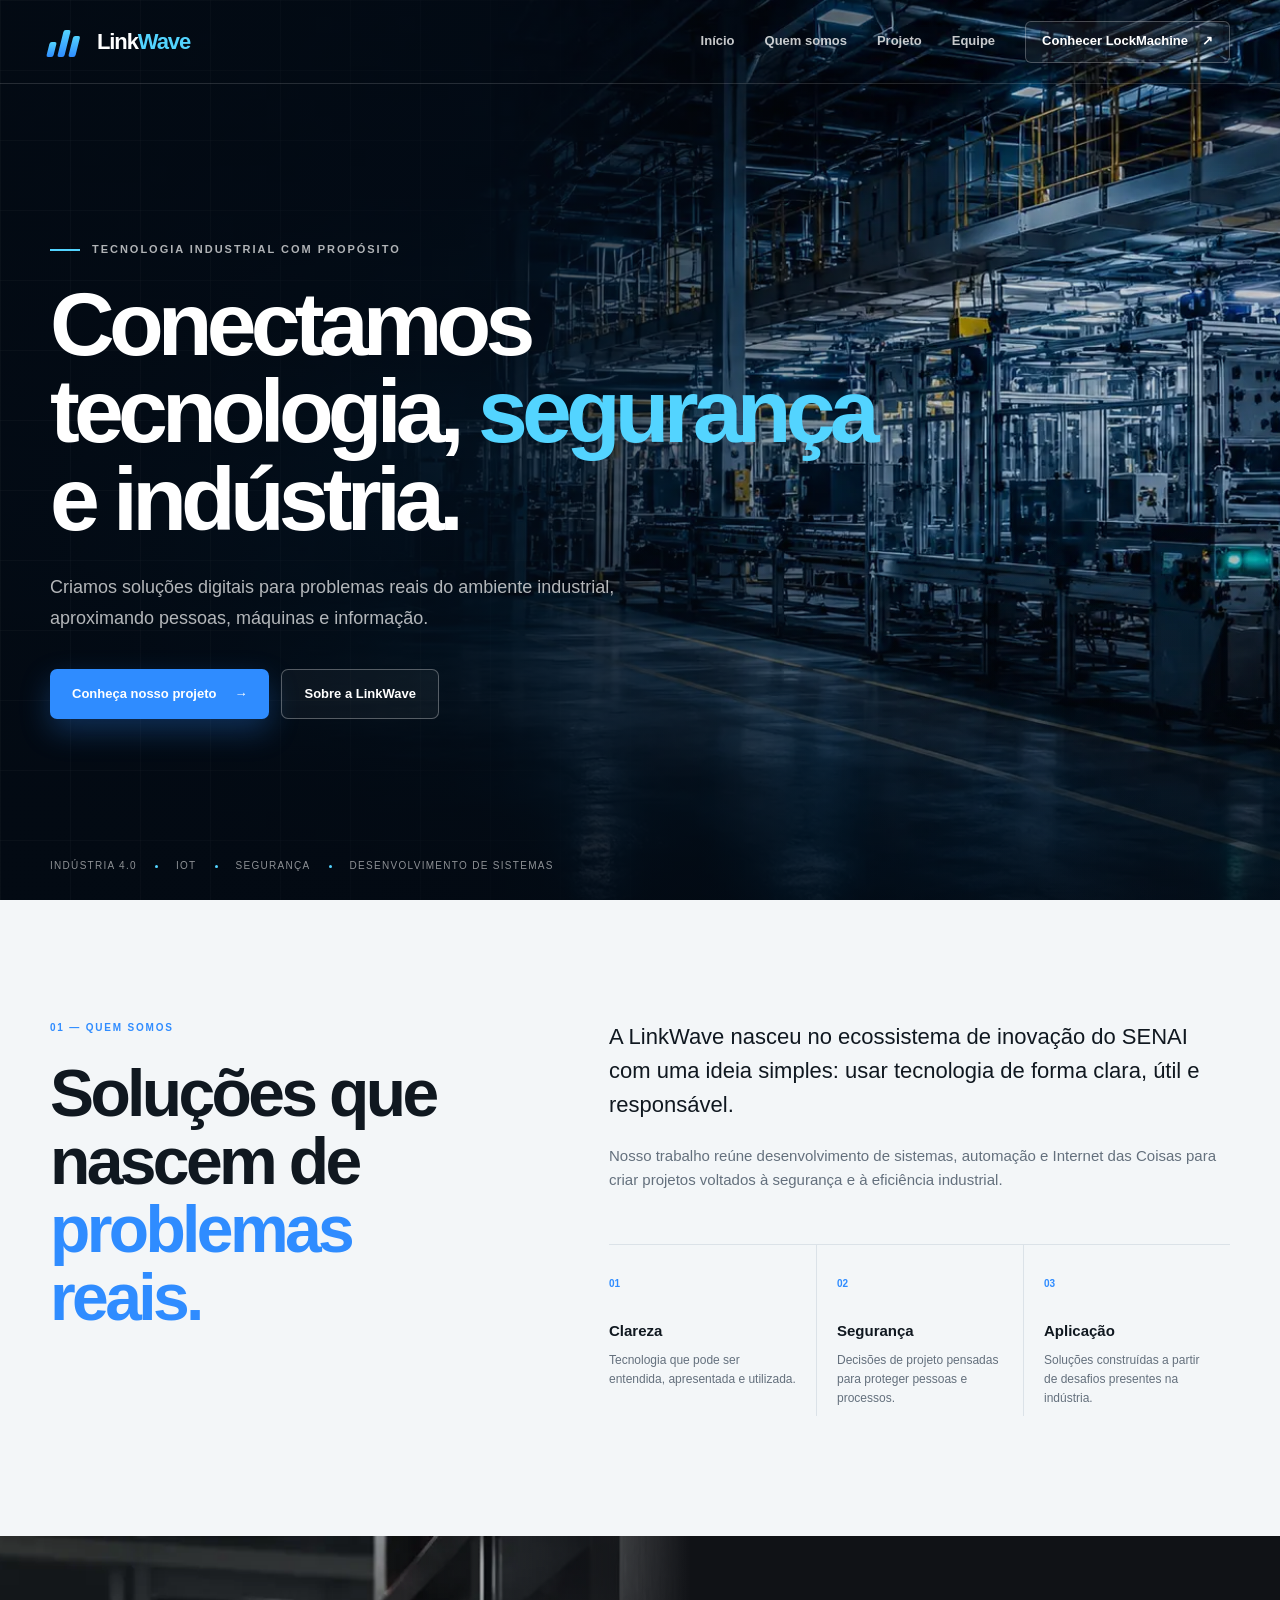
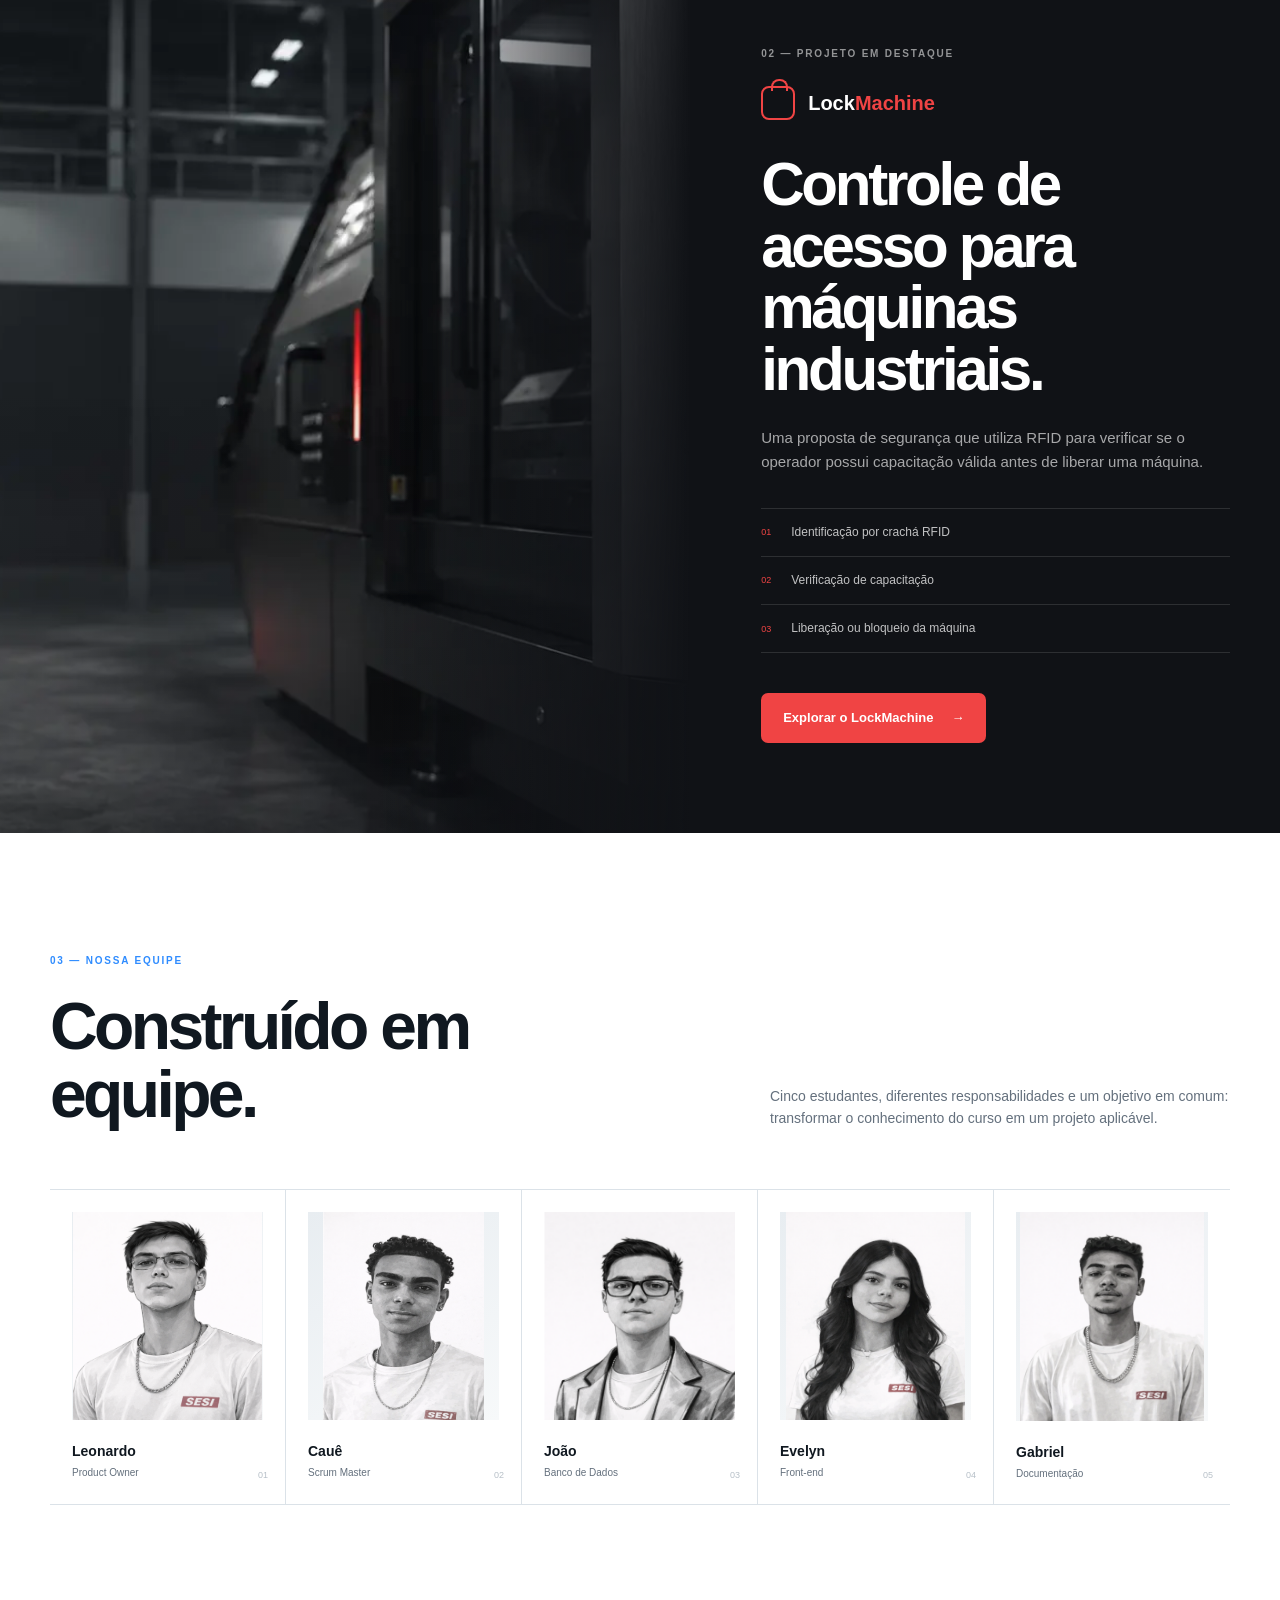
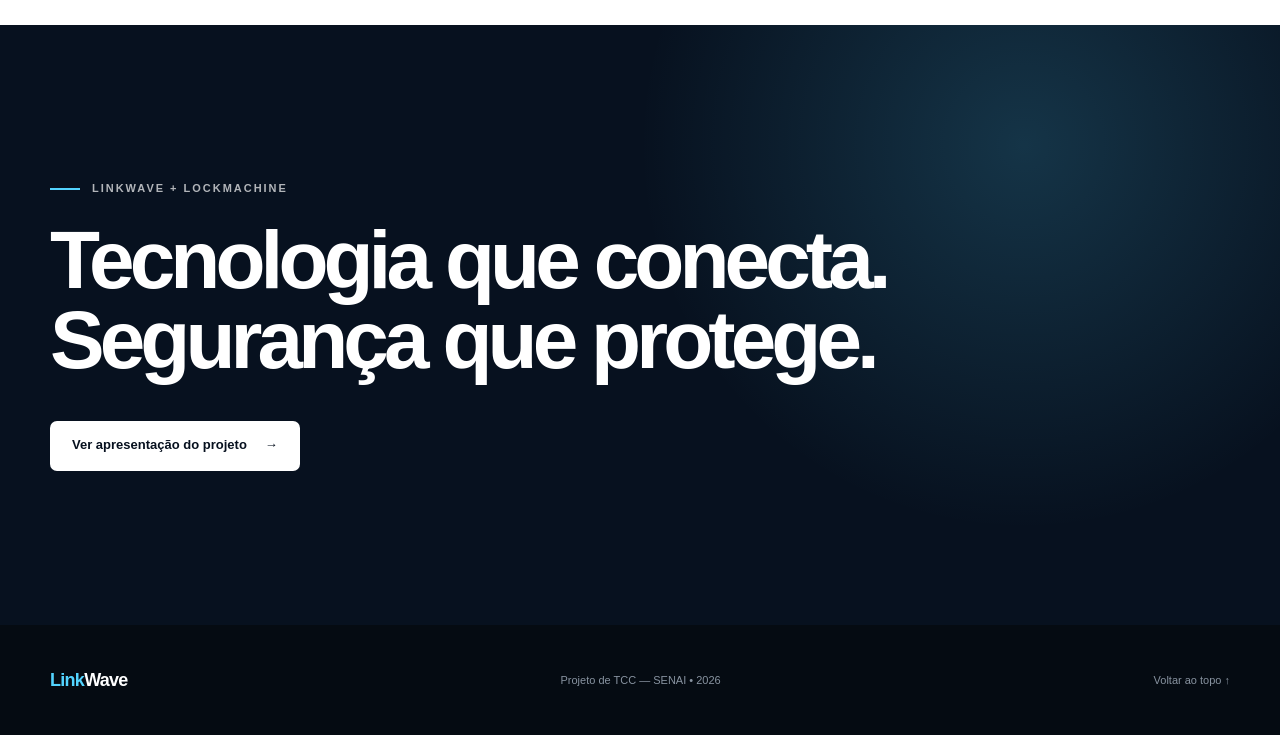
==== linkwave-tcc-reformulado/institucional/index.html @ dfc76dc3 "TCC - update" ====
<!doctype html>
<html lang="pt-BR">
<head>
  <meta charset="UTF-8">
  <meta name="viewport" content="width=device-width, initial-scale=1.0">
  <meta name="description" content="LinkWave: tecnologia aplicada à segurança e à eficiência da indústria.">
  <title>LinkWave | Tecnologia para uma indústria mais segura</title>
  <link rel="icon" href="img/favicon.ico" type="image/x-icon">
  <link rel="stylesheet" href="style.css">
</head>
<body>
  <header class="navbar" data-navbar>
    <a class="brand" href="#inicio" aria-label="LinkWave - início">
      <span class="brand-symbol" aria-hidden="true"><i></i><i></i><i></i></span>
      <span class="brand-name">Link<span>Wave</span></span>
    </a>

    <button class="menu-toggle" type="button" aria-label="Abrir menu" aria-expanded="false" data-menu-toggle>
      <span></span><span></span>
    </button>

    <nav class="nav-links" data-menu>
      <a href="#inicio">Início</a>
      <a href="#sobre">Quem somos</a>
      <a href="#projeto">Projeto</a>
      <a href="#equipe">Equipe</a>
      <a class="nav-cta" href="../lockmachine_app/sobre.html">Conhecer LockMachine <span>↗</span></a>
    </nav>
  </header>

  <main>
    <section class="hero" id="inicio">
      <div class="hero-shade"></div>
      <div class="hero-grid"></div>
      <div class="hero-content reveal">
        <p class="eyebrow"><span></span> Tecnologia industrial com propósito</p>
        <h1>Conectamos tecnologia, <em>segurança</em> e indústria.</h1>
        <p class="hero-text">Criamos soluções digitais para problemas reais do ambiente industrial, aproximando pessoas, máquinas e informação.</p>
        <div class="hero-actions">
          <a class="button button-primary" href="../lockmachine_app/sobre.html">Conheça nosso projeto <span>→</span></a>
          <a class="button button-ghost" href="#sobre">Sobre a LinkWave</a>
        </div>
      </div>

      <div class="hero-foot" aria-label="Áreas de atuação">
        <span>Indústria 4.0</span><i></i><span>IoT</span><i></i><span>Segurança</span><i></i><span>Desenvolvimento de sistemas</span>
      </div>
    </section>

    <section class="about section" id="sobre">
      <div class="section-wrap about-layout">
        <div class="section-heading reveal">
          <p class="section-label">01 — Quem somos</p>
          <h2>Soluções que nascem de <span>problemas reais.</span></h2>
        </div>

        <div class="about-copy reveal">
          <p class="lead">A LinkWave nasceu no ecossistema de inovação do SENAI com uma ideia simples: usar tecnologia de forma clara, útil e responsável.</p>
          <p>Nosso trabalho reúne desenvolvimento de sistemas, automação e Internet das Coisas para criar projetos voltados à segurança e à eficiência industrial.</p>

          <div class="principles">
            <article><b>01</b><h3>Clareza</h3><p>Tecnologia que pode ser entendida, apresentada e utilizada.</p></article>
            <article><b>02</b><h3>Segurança</h3><p>Decisões de projeto pensadas para proteger pessoas e processos.</p></article>
            <article><b>03</b><h3>Aplicação</h3><p>Soluções construídas a partir de desafios presentes na indústria.</p></article>
          </div>
        </div>
      </div>
    </section>

    <section class="project-showcase section" id="projeto">
      <div class="project-photo" role="img" aria-label="Máquina industrial equipada com leitor de acesso RFID"></div>
      <div class="project-panel reveal">
        <p class="section-label light">02 — Projeto em destaque</p>
        <div class="lockup"><span class="lock-mark" aria-hidden="true"></span><strong>Lock<span>Machine</span></strong></div>
        <h2>Controle de acesso para máquinas industriais.</h2>
        <p>Uma proposta de segurança que utiliza RFID para verificar se o operador possui capacitação válida antes de liberar uma máquina.</p>
        <ul class="project-points">
          <li><span>01</span> Identificação por crachá RFID</li>
          <li><span>02</span> Verificação de capacitação</li>
          <li><span>03</span> Liberação ou bloqueio da máquina</li>
        </ul>
        <a class="button button-red" href="../lockmachine_app/sobre.html">Explorar o LockMachine <span>→</span></a>
      </div>
    </section>

    <section class="team section" id="equipe">
      <div class="section-wrap">
        <div class="team-heading reveal">
          <div>
            <p class="section-label">03 — Nossa equipe</p>
            <h2>Construído em equipe.</h2>
          </div>
          <p>Cinco estudantes, diferentes responsabilidades e um objetivo em comum: transformar o conhecimento do curso em um projeto aplicável.</p>
        </div>

        <div class="team-grid">
          <article class="team-card reveal"><div class="portrait"><img src="img/kronka-desenho.png" alt="Leonardo"></div><div><h3>Leonardo</h3><p>Product Owner</p></div><span>01</span></article>
          <article class="team-card reveal"><div class="portrait"><img src="img/caue-desenho.png" alt="Cauê"></div><div><h3>Cauê</h3><p>Scrum Master</p></div><span>02</span></article>
          <article class="team-card reveal"><div class="portrait"><img src="img/joao-desenho.png" alt="João"></div><div><h3>João</h3><p>Banco de Dados</p></div><span>03</span></article>
          <article class="team-card reveal"><div class="portrait"><img src="img/evelyn-desenho.png" alt="Evelyn"></div><div><h3>Evelyn</h3><p>Front-end</p></div><span>04</span></article>
          <article class="team-card reveal"><div class="portrait"><img src="img/miranda-desenho.png" alt="Gabriel Miranda"></div><div><h3>Gabriel</h3><p>Documentação</p></div><span>05</span></article>
        </div>
      </div>
    </section>

    <section class="closing section">
      <div class="section-wrap closing-content reveal">
        <p class="eyebrow"><span></span> LinkWave + LockMachine</p>
        <h2>Tecnologia que conecta.<br>Segurança que protege.</h2>
        <a class="button button-light" href="projetos.html">Ver apresentação do projeto <span>→</span></a>
      </div>
    </section>
  </main>

  <footer class="footer">
    <div class="footer-brand"><span>Link</span>Wave</div>
    <p>Projeto de TCC — SENAI • 2026</p>
    <a href="#inicio">Voltar ao topo ↑</a>
  </footer>

  <script src="script.js"></script>
</body>
</html>
---- linkwave-tcc-reformulado/institucional/style.css ----
:root {
  --navy: #07111f;
  --navy-soft: #0d1b2d;
  --blue: #2f8cff;
  --cyan: #53d4ff;
  --paper: #f3f6f8;
  --white: #ffffff;
  --ink: #101820;
  --muted: #64707d;
  --line: #dbe2e8;
  --red: #f04444;
  --container: 1180px;
}

* { box-sizing: border-box; margin: 0; padding: 0; }
html { scroll-behavior: smooth; }
body { color: var(--ink); background: var(--paper); font-family: Inter, "Segoe UI", Arial, sans-serif; line-height: 1.6; overflow-x: hidden; }
a { color: inherit; }
img { max-width: 100%; display: block; }
button, input { font: inherit; }
.section { padding: 120px 0; }
.section-wrap { width: min(var(--container), calc(100% - 48px)); margin: 0 auto; }

.navbar { position: fixed; inset: 0 0 auto; z-index: 50; height: 84px; padding: 0 max(32px, calc((100vw - var(--container)) / 2)); display: flex; align-items: center; justify-content: space-between; color: white; border-bottom: 1px solid rgba(255,255,255,.14); transition: .3s ease; }
.navbar.scrolled, .navbar-dark { height: 72px; background: rgba(7,17,31,.92); backdrop-filter: blur(18px); border-color: rgba(255,255,255,.08); }
.brand { display: inline-flex; align-items: center; gap: 12px; text-decoration: none; }
.brand-name { font-size: 22px; font-weight: 780; letter-spacing: -.05em; }.brand-name span { color: var(--cyan); }
.brand-symbol { width: 35px; height: 31px; display: flex; align-items: end; gap: 4px; transform: skewX(-14deg); }
.brand-symbol i { width: 7px; display: block; border-radius: 2px; background: linear-gradient(180deg, var(--cyan), var(--blue)); }
.brand-symbol i:nth-child(1) { height: 15px; }.brand-symbol i:nth-child(2) { height: 27px; }.brand-symbol i:nth-child(3) { height: 21px; }
.nav-links { display: flex; align-items: center; gap: 30px; }.nav-links a { position: relative; color: rgba(255,255,255,.78); text-decoration: none; font-size: 13px; font-weight: 650; transition: color .2s; }.nav-links > a:not(.nav-cta)::after { content: ""; position: absolute; height: 1px; background: var(--cyan); inset: auto 100% -8px 0; transition: right .2s; }.nav-links > a:not(.nav-cta):hover::after { right: 0; }.nav-links a:hover { color: white; }
.nav-cta { min-height: 42px; padding: 0 16px; display: inline-flex; align-items: center; gap: 14px; color: white !important; border: 1px solid rgba(255,255,255,.25); border-radius: 6px; background: rgba(255,255,255,.05); }.nav-cta:hover { background: white; color: var(--navy) !important; }
.menu-toggle { display: none; width: 42px; height: 42px; border: 0; background: transparent; place-content: center; gap: 6px; }.menu-toggle span { width: 22px; height: 2px; display: block; background: white; transition: .2s; }

.hero { min-height: 100vh; position: relative; display: flex; align-items: center; color: white; background: var(--navy) url("img/linkwave-hero.webp") center/cover no-repeat; overflow: hidden; }
.hero-shade { position: absolute; inset: 0; background: linear-gradient(90deg, rgba(3,10,19,.95) 0%, rgba(3,10,19,.77) 37%, rgba(3,10,19,.15) 75%), linear-gradient(0deg, rgba(3,10,19,.8), transparent 42%); }
.hero-grid { position: absolute; inset: 0; opacity: .1; background-image: linear-gradient(rgba(255,255,255,.28) 1px, transparent 1px), linear-gradient(90deg, rgba(255,255,255,.28) 1px, transparent 1px); background-size: 70px 70px; mask-image: linear-gradient(90deg, black, transparent 58%); }
.hero-content { width: min(var(--container), calc(100% - 48px)); margin: 60px auto 0; position: relative; z-index: 2; }
.eyebrow { display: flex; align-items: center; gap: 12px; margin-bottom: 22px; color: rgba(255,255,255,.69); font-size: 11px; font-weight: 750; text-transform: uppercase; letter-spacing: .18em; }.eyebrow > span { width: 30px; height: 2px; background: var(--cyan); }
.hero h1 { max-width: 850px; font-size: clamp(54px, 7vw, 94px); line-height: .98; letter-spacing: -.065em; font-weight: 800; }.hero h1 em { color: var(--cyan); font-style: normal; }
.hero-text { max-width: 610px; margin: 28px 0 34px; color: rgba(255,255,255,.7); font-size: 18px; line-height: 1.75; }
.hero-actions { display: flex; flex-wrap: wrap; gap: 12px; }
.button { min-height: 50px; padding: 0 22px; border-radius: 7px; display: inline-flex; align-items: center; justify-content: center; gap: 18px; text-decoration: none; font-size: 13px; font-weight: 750; transition: transform .2s, background .2s, color .2s, border-color .2s; }.button:hover { transform: translateY(-2px); }
.button-primary { color: white; background: var(--blue); box-shadow: 0 12px 30px rgba(47,140,255,.28); }.button-primary:hover { background: #1878eb; }
.button-ghost { color: white; border: 1px solid rgba(255,255,255,.3); background: rgba(255,255,255,.04); }.button-ghost:hover { background: white; color: var(--navy); }
.button-red { color: white; background: var(--red); }.button-red:hover { background: #d93636; }
.button-light { color: var(--navy); background: white; }
.hero-foot { position: absolute; z-index: 2; left: max(24px, calc((100vw - var(--container)) / 2)); right: max(24px, calc((100vw - var(--container)) / 2)); bottom: 26px; display: flex; align-items: center; gap: 18px; color: rgba(255,255,255,.55); font-size: 10px; text-transform: uppercase; letter-spacing: .13em; }.hero-foot i { width: 3px; height: 3px; background: var(--cyan); border-radius: 50%; }

.section-label { margin-bottom: 24px; color: var(--blue); font-size: 10px; font-weight: 800; letter-spacing: .18em; text-transform: uppercase; }.section-label.light { color: rgba(255,255,255,.55); }
.about-layout { display: grid; grid-template-columns: .85fr 1.15fr; gap: 100px; }
.section-heading h2, .team-heading h2 { max-width: 520px; font-size: clamp(42px, 5.2vw, 66px); line-height: 1.03; letter-spacing: -.055em; }.section-heading h2 span { color: var(--blue); }
.about-copy .lead { color: var(--ink); font-size: 22px; line-height: 1.55; }.about-copy > p:not(.lead) { margin-top: 22px; max-width: 650px; color: var(--muted); font-size: 15px; }
.principles { margin-top: 52px; display: grid; grid-template-columns: repeat(3, 1fr); border-top: 1px solid var(--line); }
.principles article { padding: 24px 20px 8px 0; }.principles article + article { padding-left: 20px; border-left: 1px solid var(--line); }.principles b { color: var(--blue); font-size: 10px; }.principles h3 { margin: 24px 0 8px; font-size: 15px; }.principles p { color: var(--muted); font-size: 12px; line-height: 1.6; }

.project-showcase { min-height: 810px; position: relative; display: grid; grid-template-columns: 1.08fr .92fr; padding: 0; background: #101216; color: white; }
.project-photo { min-height: 810px; background: url("../lockmachine_app/img/lockmachine-hero.webp") center/cover no-repeat; position: relative; }.project-photo::after { content: ""; position: absolute; inset: 0; background: linear-gradient(90deg, transparent 55%, #101216 100%), linear-gradient(0deg, rgba(16,18,22,.55), transparent 50%); }
.project-panel { padding: 110px max(48px, calc((100vw - var(--container)) / 2)) 90px 70px; display: flex; flex-direction: column; justify-content: center; }
.lockup { margin-bottom: 34px; display: flex; align-items: center; gap: 13px; }.lockup strong { font-size: 20px; }.lockup strong span { color: var(--red); }.lock-mark { width: 34px; height: 34px; border: 2px solid var(--red); border-radius: 8px; position: relative; }.lock-mark::before { content: ""; position: absolute; width: 13px; height: 10px; left: 8px; top: -9px; border: 2px solid var(--red); border-bottom: 0; border-radius: 8px 8px 0 0; }
.project-panel h2 { max-width: 590px; font-size: clamp(40px, 4.7vw, 64px); line-height: 1.02; letter-spacing: -.055em; }.project-panel > p:not(.section-label) { margin: 26px 0 34px; color: rgba(255,255,255,.63); max-width: 600px; font-size: 15px; }
.project-points { list-style: none; margin-bottom: 40px; border-top: 1px solid rgba(255,255,255,.12); }.project-points li { display: flex; align-items: center; gap: 20px; padding: 14px 0; border-bottom: 1px solid rgba(255,255,255,.12); font-size: 12px; color: rgba(255,255,255,.74); }.project-points li span { color: var(--red); font-size: 9px; }.project-panel .button { align-self: flex-start; }

.team { background: white; }.team-heading { display: flex; align-items: end; justify-content: space-between; gap: 60px; margin-bottom: 60px; }.team-heading > p { max-width: 460px; color: var(--muted); font-size: 14px; }
.team-grid { display: grid; grid-template-columns: repeat(5, 1fr); border-top: 1px solid var(--line); border-bottom: 1px solid var(--line); }
.team-card { position: relative; min-width: 0; padding: 22px; border-right: 1px solid var(--line); }.team-card:last-child { border-right: 0; }.portrait { aspect-ratio: .92; margin-bottom: 20px; overflow: hidden; background: linear-gradient(150deg, #e8edf1, #f7f9fa); }.portrait img { width: 100%; height: 100%; object-fit: contain; object-position: center bottom; filter: saturate(.84); transition: transform .35s; }.team-card:hover img { transform: scale(1.035); }.team-card h3 { font-size: 14px; }.team-card p { margin-top: 3px; color: var(--muted); font-size: 10px; }.team-card > span { position: absolute; right: 17px; bottom: 22px; color: #b7c0c8; font-size: 9px; }

.closing { min-height: 600px; display: flex; align-items: center; color: white; background: radial-gradient(circle at 80% 20%, rgba(83,212,255,.18), transparent 34%), var(--navy); }.closing-content h2 { margin-bottom: 40px; font-size: clamp(48px, 6.4vw, 84px); line-height: .98; letter-spacing: -.06em; }
.footer { min-height: 110px; padding: 25px max(24px, calc((100vw - var(--container)) / 2)); display: flex; align-items: center; justify-content: space-between; gap: 30px; color: #8893a0; background: #050b12; font-size: 11px; }.footer a { text-decoration: none; }.footer a:hover { color: white; }.footer-brand { color: white; font-weight: 800; font-size: 18px; letter-spacing: -.04em; }.footer-brand span { color: var(--cyan); }

/* Página de projeto */
.projects-page { background: var(--navy); color: white; }.projects-hero { min-height: 70vh; padding: 150px max(24px, calc((100vw - var(--container)) / 2)) 80px; display: flex; align-items: end; background: linear-gradient(90deg, rgba(4,11,19,.95), rgba(4,11,19,.4)), url("img/linkwave-hero.webp") center/cover no-repeat; }.projects-hero-content { max-width: 900px; }.projects-hero h1 { font-size: clamp(50px, 6.6vw, 88px); letter-spacing: -.06em; line-height: .98; }.projects-hero h1 em { color: var(--cyan); font-style: normal; }.projects-hero p:last-child { max-width: 600px; margin-top: 24px; color: rgba(255,255,255,.62); }
.featured-project { background: #0a1422; }.featured-card { width: min(var(--container), calc(100% - 48px)); margin: auto; display: grid; grid-template-columns: 1.3fr .7fr; color: white; text-decoration: none; border: 1px solid rgba(255,255,255,.1); background: #101b29; overflow: hidden; transition: transform .25s, border-color .25s; }.featured-card:hover { transform: translateY(-7px); border-color: var(--red); }.featured-image { min-height: 500px; padding: 28px; background: linear-gradient(90deg, transparent 60%, #101b29), url("../lockmachine_app/img/lockmachine-hero.webp") center/cover no-repeat; }.project-chip { display: inline-flex; padding: 8px 11px; color: white; border: 1px solid rgba(255,255,255,.28); background: rgba(0,0,0,.32); font-size: 9px; letter-spacing: .12em; }.featured-info { padding: 50px; display: flex; flex-direction: column; justify-content: center; }.featured-info > p { color: var(--red); font-size: 9px; text-transform: uppercase; letter-spacing: .15em; }.featured-info h2 { margin: 22px 0 12px; font-size: 42px; letter-spacing: -.05em; }.featured-info > span { color: rgba(255,255,255,.57); font-size: 14px; }.featured-info strong { margin-top: 80px; font-size: 12px; }.footer-dark { border-top: 1px solid rgba(255,255,255,.08); }

.reveal { opacity: 0; transform: translateY(24px); transition: opacity .75s ease, transform .75s ease; }.reveal.visible { opacity: 1; transform: none; }

@media (max-width: 1000px) {
  .nav-links { gap: 18px; }.about-layout { gap: 50px; }.project-showcase { grid-template-columns: 1fr; }.project-photo { min-height: 520px; }.project-photo::after { background: linear-gradient(0deg, #101216, transparent 50%); }.project-panel { padding: 80px max(24px, calc((100vw - var(--container)) / 2)); }.team-grid { grid-template-columns: repeat(3, 1fr); }.team-card { border-bottom: 1px solid var(--line); }.featured-card { grid-template-columns: 1fr; }.featured-image { min-height: 430px; background: linear-gradient(0deg, #101b29, transparent 50%), url("../lockmachine_app/img/lockmachine-hero.webp") center/cover; }
}

@media (max-width: 760px) {
  .section { padding: 85px 0; }.navbar { height: 70px; padding: 0 20px; }.menu-toggle { display: grid; z-index: 2; }.menu-toggle.open span:first-child { transform: translateY(4px) rotate(45deg); }.menu-toggle.open span:last-child { transform: translateY(-4px) rotate(-45deg); }.nav-links { position: fixed; inset: 0; padding: 110px 28px 40px; display: flex; flex-direction: column; align-items: stretch; gap: 0; background: rgba(5,12,21,.98); transform: translateX(100%); transition: transform .25s; }.nav-links.open { transform: none; }.nav-links a { padding: 16px 0; font-size: 17px; border-bottom: 1px solid rgba(255,255,255,.1); }.nav-links .nav-cta { margin-top: 24px; padding: 0 16px; border: 1px solid rgba(255,255,255,.2); }.simple-nav { position: static; padding: 0; flex-direction: row; transform: none; background: none; }.simple-nav a { padding: 0; font-size: 12px; border: 0; }
  .hero { min-height: 820px; background-position: 63% center; }.hero-shade { background: linear-gradient(90deg, rgba(3,10,19,.95), rgba(3,10,19,.63)), linear-gradient(0deg, rgba(3,10,19,.9), transparent 48%); }.hero h1 { font-size: 54px; }.hero-text { font-size: 15px; }.hero-foot { flex-wrap: wrap; gap: 9px 12px; }.about-layout { grid-template-columns: 1fr; gap: 45px; }.principles { grid-template-columns: 1fr; }.principles article + article { padding-left: 0; border-left: 0; border-top: 1px solid var(--line); }.project-photo { min-height: 390px; }.project-panel { padding: 65px 24px 85px; }.project-panel h2 { font-size: 43px; }.team-heading { align-items: start; flex-direction: column; gap: 20px; }.team-grid { grid-template-columns: repeat(2, 1fr); }.team-card { padding: 13px; }.closing { min-height: 520px; }.footer { align-items: start; flex-direction: column; }.featured-info { padding: 32px; }.featured-info strong { margin-top: 45px; }
}

@media (max-width: 470px) {
  .hero h1 { font-size: 46px; }.hero-actions .button { width: 100%; }.team-grid { grid-template-columns: 1fr 1fr; }.team-card h3 { font-size: 12px; }.projects-hero h1 { font-size: 45px; }.featured-image { min-height: 320px; }
}

@media (prefers-reduced-motion: reduce) { html { scroll-behavior: auto; }.reveal { opacity: 1; transform: none; transition: none; } }
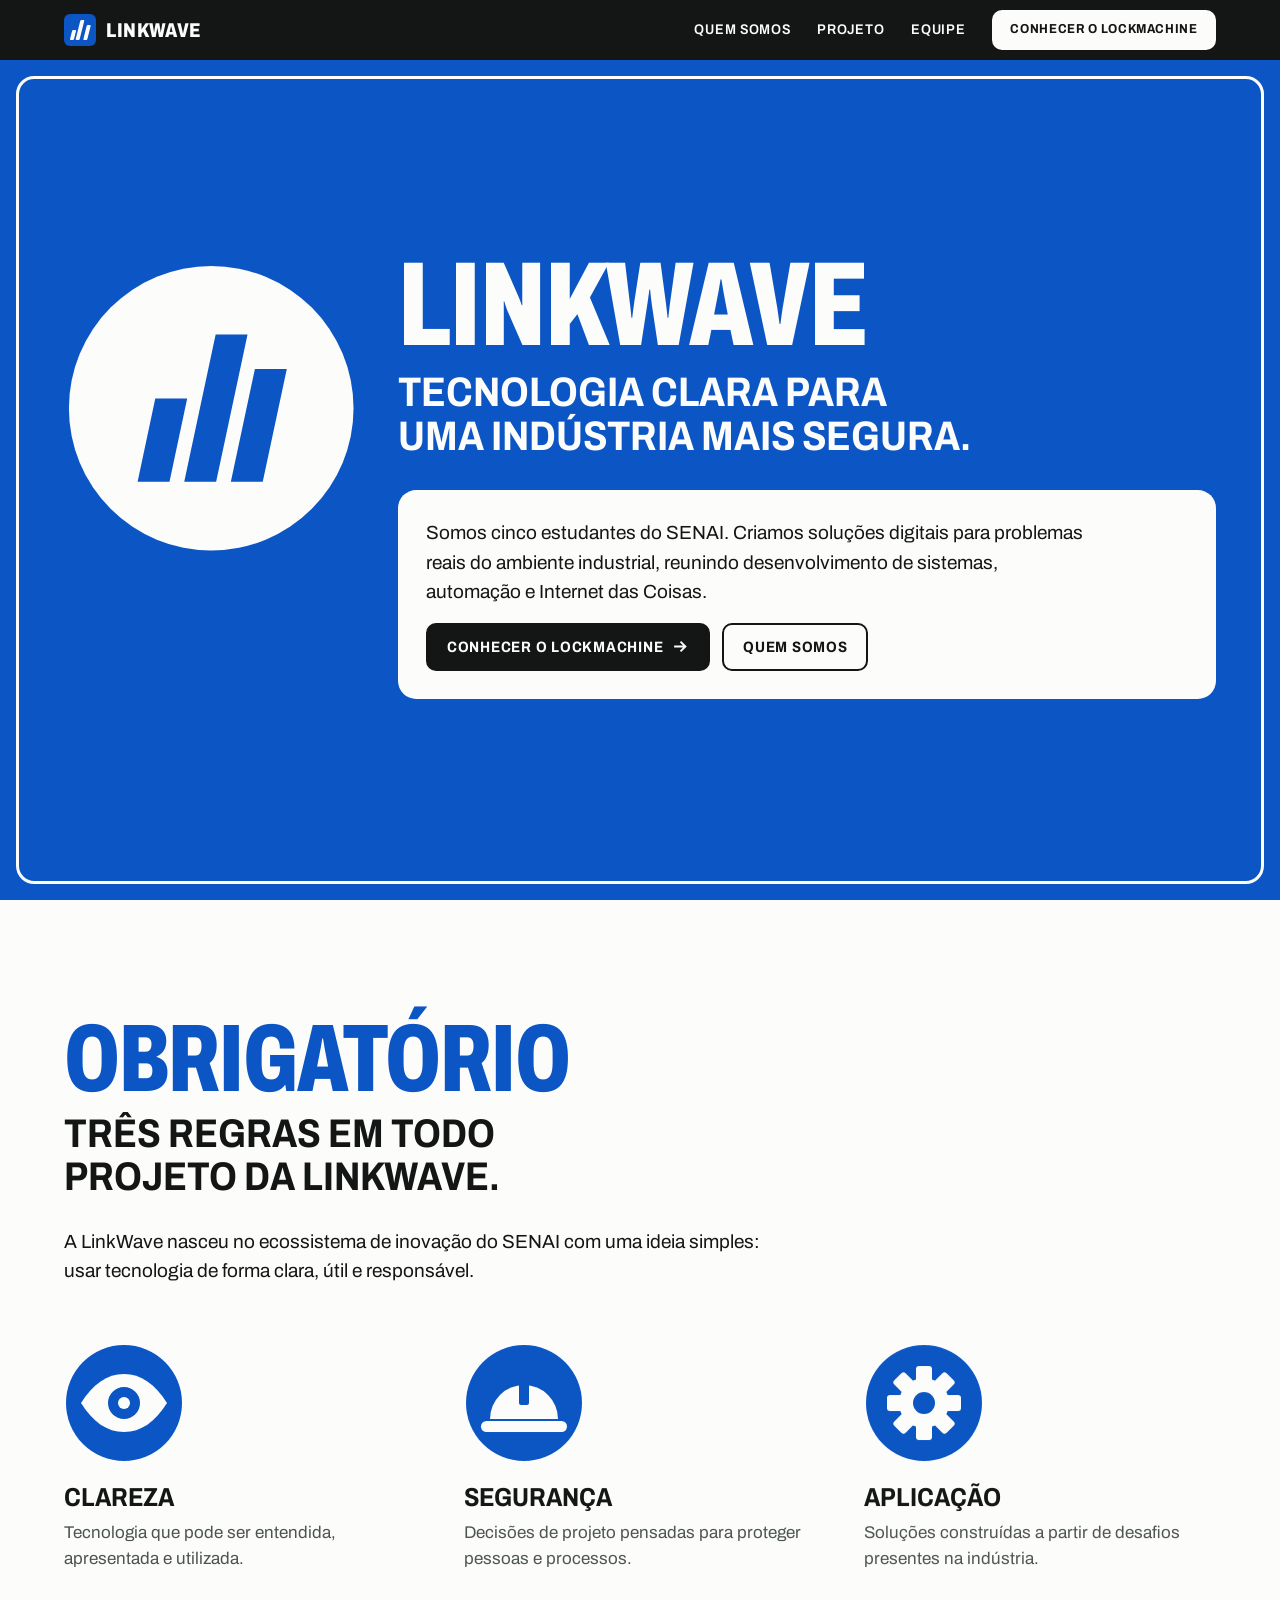
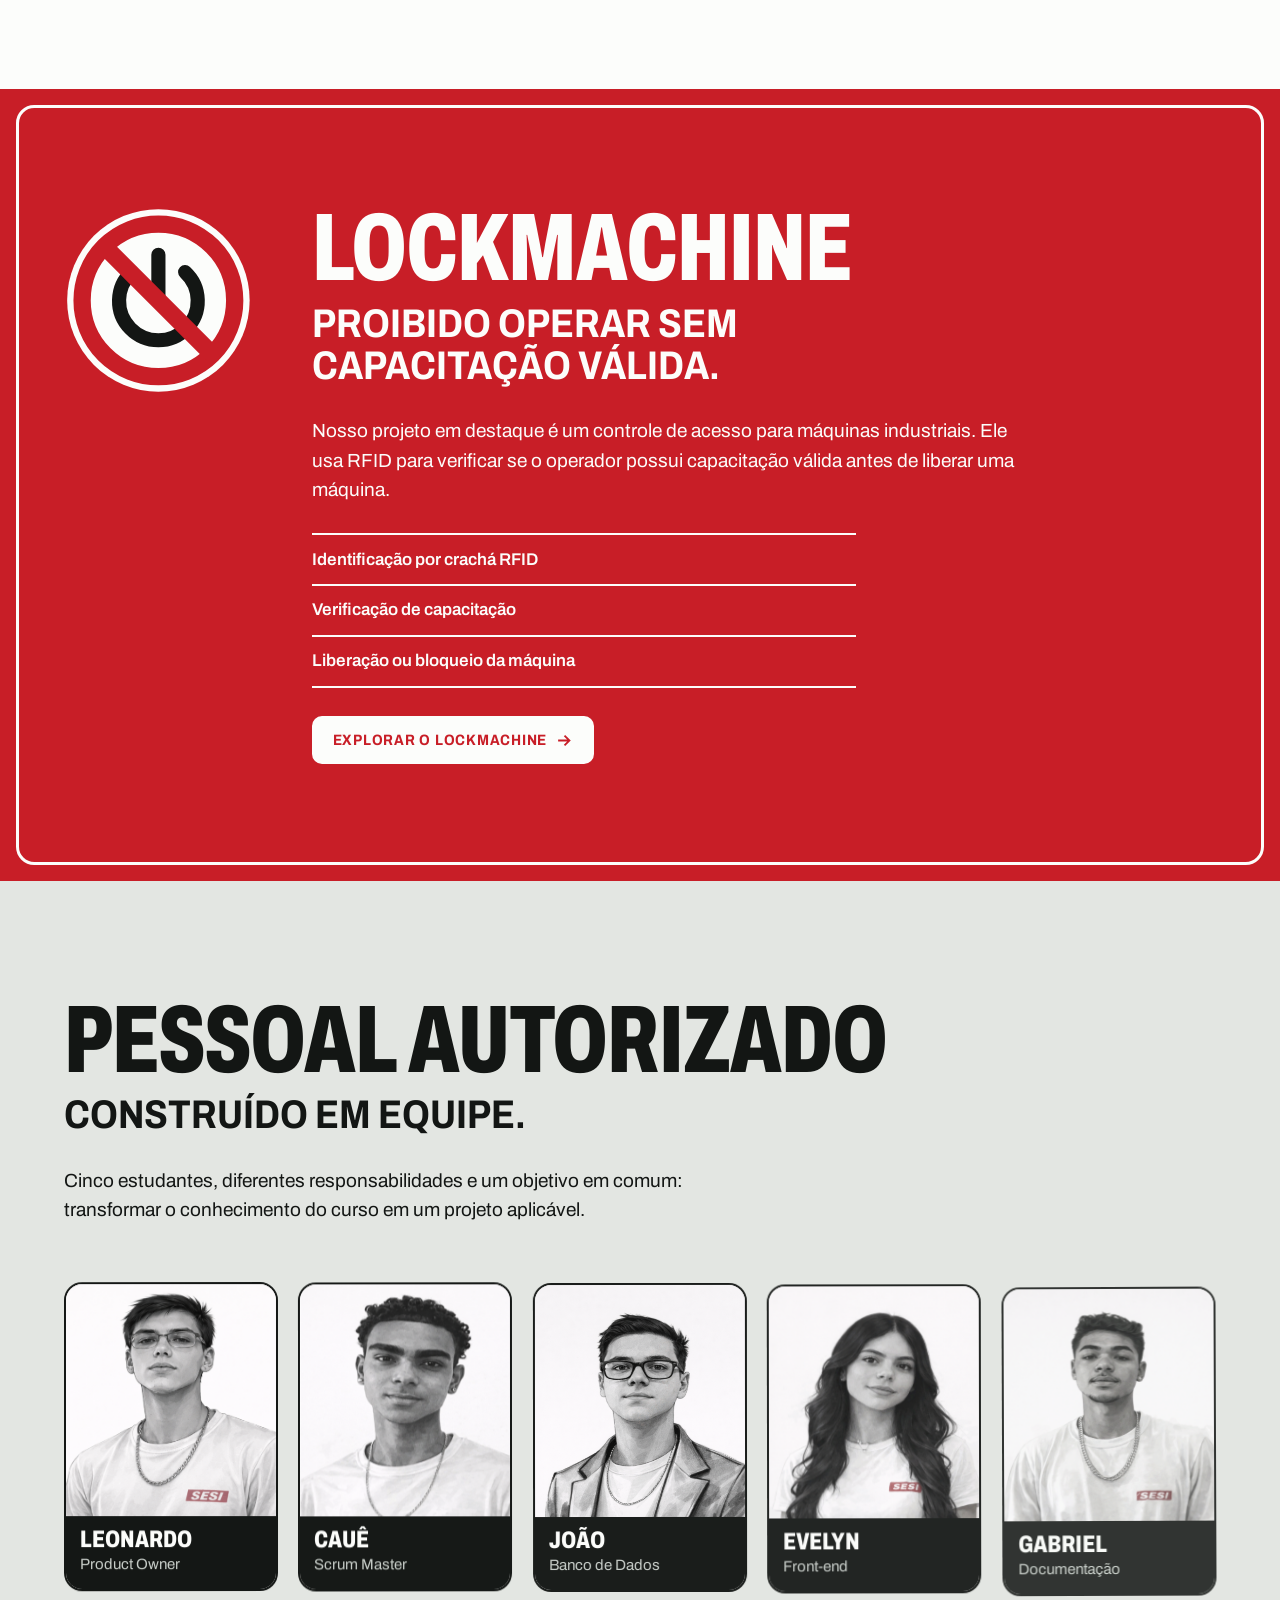
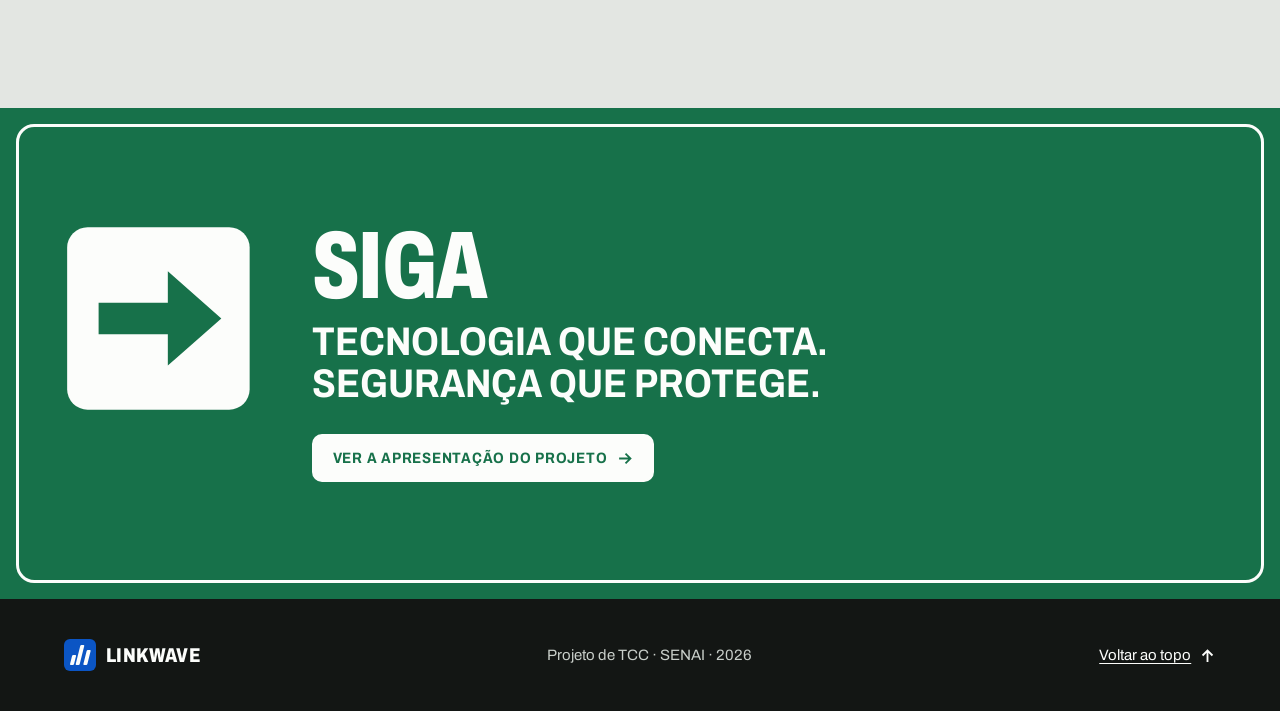
==== commit 22a2b584: "Redesenha o site como placas de seguranca e adiciona simulador do leitor Novo sistema visual compart" ====
--- a/linkwave-tcc-reformulado/institucional/index.html
+++ b/linkwave-tcc-reformulado/institucional/index.html
@@ -3,121 +3,211 @@
 <head>
   <meta charset="UTF-8">
   <meta name="viewport" content="width=device-width, initial-scale=1.0">
-  <meta name="description" content="LinkWave: tecnologia aplicada à segurança e à eficiência da indústria.">
-  <title>LinkWave | Tecnologia para uma indústria mais segura</title>
+  <meta name="description" content="LinkWave: cinco estudantes do SENAI criando tecnologia clara para uma indústria mais segura.">
+  <meta name="theme-color" content="#131614">
+  <title>LinkWave | Tecnologia clara para uma indústria mais segura</title>
   <link rel="icon" href="img/favicon.ico" type="image/x-icon">
+  <link rel="preload" href="../assets/fonts/archivo-latin-wdth-normal.woff2" as="font" type="font/woff2" crossorigin>
+  <link rel="stylesheet" href="../assets/css/base.css">
   <link rel="stylesheet" href="style.css">
+  <script>document.documentElement.className = "js";</script>
 </head>
-<body>
-  <header class="navbar" data-navbar>
-    <a class="brand" href="#inicio" aria-label="LinkWave - início">
-      <span class="brand-symbol" aria-hidden="true"><i></i><i></i><i></i></span>
-      <span class="brand-name">Link<span>Wave</span></span>
-    </a>
-
-    <button class="menu-toggle" type="button" aria-label="Abrir menu" aria-expanded="false" data-menu-toggle>
-      <span></span><span></span>
-    </button>
-
-    <nav class="nav-links" data-menu>
-      <a href="#inicio">Início</a>
-      <a href="#sobre">Quem somos</a>
-      <a href="#projeto">Projeto</a>
-      <a href="#equipe">Equipe</a>
-      <a class="nav-cta" href="../lockmachine_app/sobre.html">Conhecer LockMachine <span>↗</span></a>
-    </nav>
+<body class="linkwave">
+  <a class="skip-link" href="#conteudo">Pular para o conteúdo</a>
+  <header class="topbar">
+    <div class="wrap topbar-inner">
+      <a class="brand" href="#inicio"><span class="brand-mark brand-mark--bars" aria-hidden="true"><i></i><i></i><i></i></span>LinkWave</a>
+      <button class="nav-toggle" type="button" aria-label="Abrir menu" aria-expanded="false" aria-controls="menu" data-menu-toggle><span class="icon icon--menu" aria-hidden="true"></span></button>
+      <nav class="nav" id="menu" aria-label="Seções da página" data-menu>
+        <a href="#sobre">Quem somos</a>
+        <a href="#projeto">Projeto</a>
+        <a href="#equipe">Equipe</a>
+        <a class="button" href="../lockmachine_app/sobre.html">Conhecer o LockMachine</a>
+      </nav>
+    </div>
   </header>
 
-  <main>
-    <section class="hero" id="inicio">
-      <div class="hero-shade"></div>
-      <div class="hero-grid"></div>
-      <div class="hero-content reveal">
-        <p class="eyebrow"><span></span> Tecnologia industrial com propósito</p>
-        <h1>Conectamos tecnologia, <em>segurança</em> e indústria.</h1>
-        <p class="hero-text">Criamos soluções digitais para problemas reais do ambiente industrial, aproximando pessoas, máquinas e informação.</p>
-        <div class="hero-actions">
-          <a class="button button-primary" href="../lockmachine_app/sobre.html">Conheça nosso projeto <span>→</span></a>
-          <a class="button button-ghost" href="#sobre">Sobre a LinkWave</a>
-        </div>
-      </div>
-
-      <div class="hero-foot" aria-label="Áreas de atuação">
-        <span>Indústria 4.0</span><i></i><span>IoT</span><i></i><span>Segurança</span><i></i><span>Desenvolvimento de sistemas</span>
-      </div>
-    </section>
-
-    <section class="about section" id="sobre">
-      <div class="section-wrap about-layout">
-        <div class="section-heading reveal">
-          <p class="section-label">01 — Quem somos</p>
-          <h2>Soluções que nascem de <span>problemas reais.</span></h2>
-        </div>
-
-        <div class="about-copy reveal">
-          <p class="lead">A LinkWave nasceu no ecossistema de inovação do SENAI com uma ideia simples: usar tecnologia de forma clara, útil e responsável.</p>
-          <p>Nosso trabalho reúne desenvolvimento de sistemas, automação e Internet das Coisas para criar projetos voltados à segurança e à eficiência industrial.</p>
-
-          <div class="principles">
-            <article><b>01</b><h3>Clareza</h3><p>Tecnologia que pode ser entendida, apresentada e utilizada.</p></article>
-            <article><b>02</b><h3>Segurança</h3><p>Decisões de projeto pensadas para proteger pessoas e processos.</p></article>
-            <article><b>03</b><h3>Aplicação</h3><p>Soluções construídas a partir de desafios presentes na indústria.</p></article>
+  <main id="conteudo">
+    <section class="signal signal--must" id="inicio">
+      <div class="wrap signal-grid">
+        <div class="signal-symbol" aria-hidden="true">
+          <svg viewBox="0 0 120 120">
+            <circle class="s-white" cx="60" cy="60" r="58"/>
+            <path class="s-blue" d="M30 90h13l7.2-34h-13zM49 90h13l12.8-60h-13zM68 90h13l9.8-46h-13z"/>
+          </svg>
+        </div>
+
+        <div>
+          <h1 class="sign-title signal-title">
+            <span class="sign-word">LinkWave</span>
+            <span class="sign-message">Tecnologia clara para uma indústria mais segura.</span>
+          </h1>
+
+          <div class="panel signal-panel">
+            <p class="signal-lead">Somos cinco estudantes do SENAI. Criamos soluções digitais para problemas reais do ambiente industrial, reunindo desenvolvimento de sistemas, automação e Internet das Coisas.</p>
+            <div class="actions">
+              <a class="button" href="../lockmachine_app/sobre.html">Conhecer o LockMachine<span class="icon icon--arrow" aria-hidden="true"></span></a>
+              <a class="button button--ghost" href="#sobre">Quem somos</a>
+            </div>
           </div>
         </div>
       </div>
     </section>
 
-    <section class="project-showcase section" id="projeto">
-      <div class="project-photo" role="img" aria-label="Máquina industrial equipada com leitor de acesso RFID"></div>
-      <div class="project-panel reveal">
-        <p class="section-label light">02 — Projeto em destaque</p>
-        <div class="lockup"><span class="lock-mark" aria-hidden="true"></span><strong>Lock<span>Machine</span></strong></div>
-        <h2>Controle de acesso para máquinas industriais.</h2>
-        <p>Uma proposta de segurança que utiliza RFID para verificar se o operador possui capacitação válida antes de liberar uma máquina.</p>
-        <ul class="project-points">
-          <li><span>01</span> Identificação por crachá RFID</li>
-          <li><span>02</span> Verificação de capacitação</li>
-          <li><span>03</span> Liberação ou bloqueio da máquina</li>
+    <section class="band band--panel" id="sobre">
+      <div class="wrap">
+        <h2 class="sign-title">
+          <span class="sign-word">Obrigatório</span>
+          <span class="sign-message">Três regras em todo projeto da LinkWave.</span>
+        </h2>
+        <p class="prose about-lead">A LinkWave nasceu no ecossistema de inovação do SENAI com uma ideia simples: usar tecnologia de forma clara, útil e responsável.</p>
+
+        <ul class="sign-list" role="list" data-mount>
+          <li class="sign-item">
+            <div class="sign-item-symbol" aria-hidden="true">
+              <svg viewBox="0 0 120 120">
+                <circle class="s-blue" cx="60" cy="60" r="58"/>
+                <path class="s-white" d="M17 60c12-19 26-29 43-29s31 10 43 29c-12 19-26 29-43 29S29 79 17 60z"/>
+                <circle class="s-blue" cx="60" cy="60" r="16"/>
+                <circle class="s-white" cx="60" cy="60" r="6"/>
+              </svg>
+            </div>
+            <div>
+              <h3>Clareza</h3>
+              <p>Tecnologia que pode ser entendida, apresentada e utilizada.</p>
+            </div>
+          </li>
+          <li class="sign-item">
+            <div class="sign-item-symbol" aria-hidden="true">
+              <svg viewBox="0 0 120 120">
+                <circle class="s-blue" cx="60" cy="60" r="58"/>
+                <path class="s-white" d="M26 76a34 34 0 0 1 68 0z"/>
+                <rect class="s-white" x="17" y="78" width="86" height="11" rx="5.5"/>
+                <rect class="s-blue" x="55" y="38" width="10" height="24" rx="2"/>
+              </svg>
+            </div>
+            <div>
+              <h3>Segurança</h3>
+              <p>Decisões de projeto pensadas para proteger pessoas e processos.</p>
+            </div>
+          </li>
+          <li class="sign-item">
+            <div class="sign-item-symbol" aria-hidden="true">
+              <svg viewBox="0 0 120 120">
+                <circle class="s-blue" cx="60" cy="60" r="58"/>
+                <g class="s-white">
+                  <circle cx="60" cy="60" r="25"/>
+                  <rect x="52" y="23" width="16" height="74" rx="3"/>
+                  <rect x="52" y="23" width="16" height="74" rx="3" transform="rotate(45 60 60)"/>
+                  <rect x="52" y="23" width="16" height="74" rx="3" transform="rotate(90 60 60)"/>
+                  <rect x="52" y="23" width="16" height="74" rx="3" transform="rotate(135 60 60)"/>
+                </g>
+                <circle class="s-blue" cx="60" cy="60" r="11"/>
+              </svg>
+            </div>
+            <div>
+              <h3>Aplicação</h3>
+              <p>Soluções construídas a partir de desafios presentes na indústria.</p>
+            </div>
+          </li>
         </ul>
-        <a class="button button-red" href="../lockmachine_app/sobre.html">Explorar o LockMachine <span>→</span></a>
-      </div>
-    </section>
-
-    <section class="team section" id="equipe">
-      <div class="section-wrap">
-        <div class="team-heading reveal">
-          <div>
-            <p class="section-label">03 — Nossa equipe</p>
-            <h2>Construído em equipe.</h2>
+      </div>
+    </section>
+
+    <section class="band band--stop" id="projeto">
+      <div class="wrap sign">
+        <div class="symbol" aria-hidden="true">
+          <svg viewBox="0 0 120 120">
+            <circle class="s-white" cx="60" cy="60" r="58"/>
+            <path class="l-ink" stroke-width="9" stroke-linecap="round" d="M60 31v27M43 42a25 25 0 1 0 34 0"/>
+            <circle class="l-red" cx="60" cy="60" r="48.5" stroke-width="11"/>
+            <path class="l-red" stroke-width="11" d="M26 26l68 68"/>
+          </svg>
+        </div>
+        <div class="sign-body">
+          <h2 class="sign-title">
+            <span class="sign-word">LockMachine</span>
+            <span class="sign-message">Proibido operar sem capacitação válida.</span>
+          </h2>
+          <p class="prose">Nosso projeto em destaque é um controle de acesso para máquinas industriais. Ele usa RFID para verificar se o operador possui capacitação válida antes de liberar uma máquina.</p>
+          <ul class="points" role="list">
+            <li>Identificação por crachá RFID</li>
+            <li>Verificação de capacitação</li>
+            <li>Liberação ou bloqueio da máquina</li>
+          </ul>
+          <div class="actions">
+            <a class="button" href="../lockmachine_app/sobre.html">Explorar o LockMachine<span class="icon icon--arrow" aria-hidden="true"></span></a>
           </div>
-          <p>Cinco estudantes, diferentes responsabilidades e um objetivo em comum: transformar o conhecimento do curso em um projeto aplicável.</p>
-        </div>
-
-        <div class="team-grid">
-          <article class="team-card reveal"><div class="portrait"><img src="img/kronka-desenho.png" alt="Leonardo"></div><div><h3>Leonardo</h3><p>Product Owner</p></div><span>01</span></article>
-          <article class="team-card reveal"><div class="portrait"><img src="img/caue-desenho.png" alt="Cauê"></div><div><h3>Cauê</h3><p>Scrum Master</p></div><span>02</span></article>
-          <article class="team-card reveal"><div class="portrait"><img src="img/joao-desenho.png" alt="João"></div><div><h3>João</h3><p>Banco de Dados</p></div><span>03</span></article>
-          <article class="team-card reveal"><div class="portrait"><img src="img/evelyn-desenho.png" alt="Evelyn"></div><div><h3>Evelyn</h3><p>Front-end</p></div><span>04</span></article>
-          <article class="team-card reveal"><div class="portrait"><img src="img/miranda-desenho.png" alt="Gabriel Miranda"></div><div><h3>Gabriel</h3><p>Documentação</p></div><span>05</span></article>
-        </div>
-      </div>
-    </section>
-
-    <section class="closing section">
-      <div class="section-wrap closing-content reveal">
-        <p class="eyebrow"><span></span> LinkWave + LockMachine</p>
-        <h2>Tecnologia que conecta.<br>Segurança que protege.</h2>
-        <a class="button button-light" href="projetos.html">Ver apresentação do projeto <span>→</span></a>
+        </div>
+      </div>
+    </section>
+
+    <section class="band" id="equipe">
+      <div class="wrap">
+        <div class="team-head">
+          <h2 class="sign-title">
+            <span class="sign-word">Pessoal autorizado</span>
+            <span class="sign-message">Construído em equipe.</span>
+          </h2>
+          <p class="prose">Cinco estudantes, diferentes responsabilidades e um objetivo em comum: transformar o conhecimento do curso em um projeto aplicável.</p>
+        </div>
+
+        <ul class="team" role="list" data-mount>
+          <li class="person">
+            <img src="img/kronka-desenho.png" alt="Retrato desenhado de Leonardo" width="481" height="531" loading="lazy" decoding="async">
+            <div class="person-plate"><h3>Leonardo</h3><p>Product Owner</p></div>
+          </li>
+          <li class="person">
+            <img src="img/caue-desenho.png" alt="Retrato desenhado de Cauê" width="481" height="531" loading="lazy" decoding="async">
+            <div class="person-plate"><h3>Cauê</h3><p>Scrum Master</p></div>
+          </li>
+          <li class="person">
+            <img src="img/joao-desenho.png" alt="Retrato desenhado de João" width="481" height="531" loading="lazy" decoding="async">
+            <div class="person-plate"><h3>João</h3><p>Banco de Dados</p></div>
+          </li>
+          <li class="person">
+            <img src="img/evelyn-desenho.png" alt="Retrato desenhado de Evelyn" width="481" height="531" loading="lazy" decoding="async">
+            <div class="person-plate"><h3>Evelyn</h3><p>Front-end</p></div>
+          </li>
+          <li class="person">
+            <img src="img/miranda-desenho.png" alt="Retrato desenhado de Gabriel" width="481" height="531" loading="lazy" decoding="async">
+            <div class="person-plate"><h3>Gabriel</h3><p>Documentação</p></div>
+          </li>
+        </ul>
+      </div>
+    </section>
+
+    <section class="band band--safe">
+      <div class="wrap sign">
+        <div class="symbol" aria-hidden="true">
+          <svg viewBox="0 0 120 120">
+            <rect class="s-white" x="2" y="2" width="116" height="116" rx="13"/>
+            <path class="s-green" d="M22 50h44V30l34 30-34 30V70H22z"/>
+          </svg>
+        </div>
+        <div class="sign-body">
+          <h2 class="sign-title">
+            <span class="sign-word">Siga</span>
+            <span class="sign-message sign-message--lines">Tecnologia que conecta.<br>Segurança que protege.</span>
+          </h2>
+          <div class="actions">
+            <a class="button" href="projetos.html">Ver a apresentação do projeto<span class="icon icon--arrow" aria-hidden="true"></span></a>
+          </div>
+        </div>
       </div>
     </section>
   </main>
 
-  <footer class="footer">
-    <div class="footer-brand"><span>Link</span>Wave</div>
-    <p>Projeto de TCC — SENAI • 2026</p>
-    <a href="#inicio">Voltar ao topo ↑</a>
+  <footer class="band band--ink footer">
+    <div class="wrap footer-inner">
+      <a class="brand" href="#inicio"><span class="brand-mark brand-mark--bars" aria-hidden="true"><i></i><i></i><i></i></span>LinkWave</a>
+      <p>Projeto de TCC · SENAI · 2026</p>
+      <a href="#inicio">Voltar ao topo<span class="icon icon--up" aria-hidden="true"></span></a>
+    </div>
   </footer>
 
-  <script src="script.js"></script>
+  <script src="../assets/vendor/gsap/gsap.min.js"></script>
+  <script src="../assets/vendor/gsap/ScrollTrigger.min.js"></script>
+  <script src="../assets/js/base.js"></script>
 </body>
 </html>
--- a/linkwave-tcc-reformulado/assets/css/base.css
+++ b/linkwave-tcc-reformulado/assets/css/base.css
@@ -0,0 +1,929 @@
+/* ==========================================================================
+   LinkWave + LockMachine — base do sistema visual
+   Mundo: placas de segurança industrial.
+   A cor nunca decora, sempre significa:
+   vermelho proíbe · amarelo alerta · azul obriga · verde libera.
+   ========================================================================== */
+
+/* Fontes (arquivos locais, licença OFL em assets/fonts) */
+@font-face {
+  font-family: "Archivo";
+  src: url("../fonts/archivo-latin-wdth-normal.woff2") format("woff2");
+  font-weight: 100 900;
+  font-stretch: 62% 125%;
+  font-style: normal;
+  font-display: swap;
+}
+
+@font-face {
+  font-family: "Martian Mono";
+  src: url("../fonts/martian-mono-latin-wdth-normal.woff2") format("woff2");
+  font-weight: 100 800;
+  font-stretch: 75% 112.5%;
+  font-style: normal;
+  font-display: swap;
+}
+
+/* Tokens ------------------------------------------------------------------- */
+:root {
+  /* Código de cores da sinalização */
+  --red: #c81e27;
+  --yellow: #ffc20e;
+  --blue: #0b55c4;
+  --green: #17714a;
+
+  /* Neutros, puxados para o cinza de parede de fábrica */
+  --ink: #131614;
+  --ink-soft: #4d544f;
+  --wall: #e3e6e2;
+  --white: #fcfdfb;
+  --line: #bfc5bf;
+
+  /* Cor da marca: cada site redefine (azul LinkWave, vermelho LockMachine) */
+  --brand: var(--blue);
+
+  --font: "Archivo", "Arial Narrow", Arial, sans-serif;
+  --font-data: "Martian Mono", ui-monospace, "Cascadia Mono", Consolas, monospace;
+
+  --text: 1.0625rem;
+  --text-small: 0.9375rem;
+  --text-label: 0.8125rem;
+  --text-message: clamp(1.5rem, 1.05rem + 1.9vw, 2.5rem);
+  --text-word: clamp(3rem, 1.4rem + 6.6vw, 6rem);
+
+  --gutter: clamp(1.25rem, 0.5rem + 3vw, 3rem);
+  --band-pad: clamp(4rem, 2.5rem + 6vw, 7.5rem);
+  --measure: 64ch;
+  --radius: 0.625rem;
+  --radius-plate: clamp(0.75rem, 0.5rem + 0.8vw, 1.25rem);
+  --keyline: 3px;
+  --frame: clamp(0.5rem, 0.2rem + 1vw, 1rem);
+  --topbar: 3.75rem;
+  --ease-out: cubic-bezier(0.16, 1, 0.3, 1);
+}
+
+/* Base --------------------------------------------------------------------- */
+*,
+*::before,
+*::after {
+  box-sizing: border-box;
+}
+
+* {
+  margin: 0;
+}
+
+html {
+  scroll-behavior: smooth;
+  scroll-padding-top: calc(var(--topbar) + 1rem);
+  scrollbar-color: var(--ink) var(--wall);
+  -webkit-text-size-adjust: 100%;
+}
+
+body {
+  min-height: 100vh;
+  font-family: var(--font);
+  font-size: var(--text);
+  line-height: 1.55;
+  color: var(--ink);
+  background: var(--wall);
+  caret-color: var(--brand);
+  -webkit-font-smoothing: antialiased;
+}
+
+img,
+svg {
+  display: block;
+  max-width: 100%;
+}
+
+a {
+  color: inherit;
+  text-decoration-thickness: 0.08em;
+  text-underline-offset: 0.2em;
+}
+
+button,
+input {
+  font: inherit;
+  color: inherit;
+}
+
+ul[role="list"],
+ol[role="list"] {
+  padding: 0;
+  list-style: none;
+}
+
+:focus-visible {
+  outline: 3px solid var(--focus, currentColor);
+  outline-offset: 3px;
+}
+
+::selection {
+  background: var(--ink);
+  color: var(--white);
+}
+
+table,
+time,
+.data {
+  font-variant-numeric: tabular-nums;
+}
+
+/* O atributo hidden vence qualquer display definido por classe */
+[hidden] {
+  display: none !important;
+}
+
+/* Utilitários -------------------------------------------------------------- */
+.sr-only {
+  position: absolute;
+  width: 1px;
+  height: 1px;
+  overflow: hidden;
+  clip-path: inset(50%);
+  white-space: nowrap;
+}
+
+/* Atalho de teclado: aparece só quando recebe foco */
+.skip-link {
+  position: absolute;
+  top: 0.5rem;
+  left: 0.5rem;
+  z-index: 60;
+  padding: 0.6rem 1rem;
+  border-radius: var(--radius);
+  background: var(--white);
+  color: var(--ink);
+  font-weight: 700;
+  transform: translateY(-200%);
+}
+
+.skip-link:focus {
+  transform: none;
+}
+
+.wrap {
+  width: min(100% - 2 * var(--gutter), 72rem);
+  margin-inline: auto;
+}
+
+/* Dado medido ou código: RFID, horário, data */
+.data {
+  font-family: var(--font-data);
+  font-size: 0.8em;
+  font-stretch: 87.5%;
+  letter-spacing: 0;
+}
+
+.label {
+  font-size: var(--text-label);
+  font-weight: 700;
+  letter-spacing: 0.06em;
+  text-transform: uppercase;
+}
+
+.prose {
+  max-width: var(--measure);
+  font-size: clamp(1.0625rem, 1rem + 0.3vw, 1.1875rem);
+}
+
+.prose > * + * {
+  margin-top: 1em;
+}
+
+/* Ícones: desenhados em SVG, pintados com a cor do texto */
+.icon {
+  display: inline-block;
+  flex: none;
+  width: 1.15em;
+  height: 1.15em;
+  background: currentColor;
+  -webkit-mask: var(--icon) center / contain no-repeat;
+  mask: var(--icon) center / contain no-repeat;
+}
+
+.icon--arrow {
+  --icon: url("data:image/svg+xml,%3Csvg xmlns='http://www.w3.org/2000/svg' viewBox='0 0 24 24' fill='none' stroke='black' stroke-width='2.6'%3E%3Cpath d='M3 12h16M12 5l7 7-7 7'/%3E%3C/svg%3E");
+}
+
+.icon--back {
+  --icon: url("data:image/svg+xml,%3Csvg xmlns='http://www.w3.org/2000/svg' viewBox='0 0 24 24' fill='none' stroke='black' stroke-width='2.6'%3E%3Cpath d='M21 12H5M12 5l-7 7 7 7'/%3E%3C/svg%3E");
+}
+
+.icon--up {
+  --icon: url("data:image/svg+xml,%3Csvg xmlns='http://www.w3.org/2000/svg' viewBox='0 0 24 24' fill='none' stroke='black' stroke-width='2.6'%3E%3Cpath d='M12 21V5M5 12l7-7 7 7'/%3E%3C/svg%3E");
+}
+
+.icon--out {
+  --icon: url("data:image/svg+xml,%3Csvg xmlns='http://www.w3.org/2000/svg' viewBox='0 0 24 24' fill='none' stroke='black' stroke-width='2.6'%3E%3Cpath d='M6 18L18 6M8 6h10v10'/%3E%3C/svg%3E");
+}
+
+.icon--menu {
+  --icon: url("data:image/svg+xml,%3Csvg xmlns='http://www.w3.org/2000/svg' viewBox='0 0 24 24' fill='none' stroke='black' stroke-width='2.6'%3E%3Cpath d='M3 7h18M3 12h18M3 17h18'/%3E%3C/svg%3E");
+}
+
+.icon--close {
+  --icon: url("data:image/svg+xml,%3Csvg xmlns='http://www.w3.org/2000/svg' viewBox='0 0 24 24' fill='none' stroke='black' stroke-width='2.6'%3E%3Cpath d='M5 5l14 14M19 5L5 19'/%3E%3C/svg%3E");
+}
+
+.icon--rfid {
+  --icon: url("data:image/svg+xml,%3Csvg xmlns='http://www.w3.org/2000/svg' viewBox='0 0 24 24' fill='none' stroke='black' stroke-width='2.6'%3E%3Cpath d='M5 9v6M10 6.5c2 3.4 2 7.6 0 11M14.5 4c3.2 5 3.2 11 0 16'/%3E%3C/svg%3E");
+}
+
+.icon--warn {
+  --icon: url("data:image/svg+xml,%3Csvg xmlns='http://www.w3.org/2000/svg' viewBox='0 0 24 24'%3E%3Cpath fill-rule='evenodd' d='M12 2l11 20H1L12 2zm-1.3 7v6.5h2.6V9h-2.6zm0 8.2v2.6h2.6v-2.6h-2.6z'/%3E%3C/svg%3E");
+}
+
+/* Faixas: cada seção é um campo de cor inteiro ------------------------------ */
+.band {
+  --bg: var(--wall);
+  --fg: var(--ink);
+  --fg-soft: var(--ink-soft);
+  position: relative;
+  padding-block: var(--band-pad);
+  background: var(--bg);
+  color: var(--fg);
+}
+
+.band--compact {
+  padding-block: clamp(2.5rem, 2rem + 3vw, 4.5rem);
+}
+
+.band--panel {
+  --bg: var(--white);
+}
+
+.band--stop {
+  --bg: var(--red);
+  --fg: var(--white);
+  --fg-soft: var(--white);
+}
+
+.band--warn {
+  --bg: var(--yellow);
+  --fg-soft: var(--ink);
+}
+
+.band--must {
+  --bg: var(--blue);
+  --fg: var(--white);
+  --fg-soft: var(--white);
+}
+
+.band--safe {
+  --bg: var(--green);
+  --fg: var(--white);
+  --fg-soft: var(--white);
+}
+
+.band--ink {
+  --bg: var(--ink);
+  --fg: var(--white);
+  --fg-soft: #c9cfca;
+}
+
+/* O filete interno, como na borda de uma placa */
+.band--stop::before,
+.band--warn::before,
+.band--must::before,
+.band--safe::before,
+.signal::before {
+  content: "";
+  position: absolute;
+  inset: var(--frame);
+  z-index: 1;
+  border: var(--keyline) solid var(--fg);
+  border-radius: var(--radius-plate);
+  pointer-events: none;
+}
+
+.band--stop ::selection,
+.band--must ::selection,
+.band--safe ::selection,
+.band--ink ::selection,
+.topbar ::selection {
+  background: var(--white);
+  color: var(--ink);
+}
+
+/* Painel: a área branca de mensagem de uma placa */
+.panel {
+  --bg: var(--white);
+  --fg: var(--ink);
+  --fg-soft: var(--ink-soft);
+  padding: clamp(1.1rem, 0.8rem + 1.4vw, 1.75rem);
+  border-radius: var(--radius-plate);
+  background: var(--bg);
+  color: var(--fg);
+}
+
+.panel ::selection {
+  background: var(--ink);
+  color: var(--white);
+}
+
+/* Título de placa: palavra de sinal + mensagem ------------------------------ */
+.sign-title {
+  display: grid;
+  gap: 0.75rem;
+}
+
+.sign-word {
+  display: block;
+  font-size: var(--text-word);
+  font-weight: 800;
+  font-stretch: 68%;
+  line-height: 0.88;
+  letter-spacing: -0.01em;
+  text-transform: uppercase;
+}
+
+.sign-message {
+  display: block;
+  max-width: 24ch;
+  font-size: var(--text-message);
+  font-weight: 700;
+  font-stretch: 86%;
+  line-height: 1.06;
+  text-transform: uppercase;
+  text-wrap: balance;
+}
+
+/* Mensagem com quebra de linha definida no próprio texto */
+.sign-message--lines {
+  max-width: none;
+}
+
+/* Placa com símbolo à esquerda e texto à direita */
+.sign {
+  display: grid;
+  gap: clamp(1.5rem, 0.5rem + 4vw, 4rem);
+  align-items: start;
+}
+
+.sign-body > * + * {
+  margin-top: clamp(1.25rem, 1rem + 1vw, 2rem);
+}
+
+.symbol {
+  width: clamp(5.5rem, 3rem + 11vw, 12rem);
+  aspect-ratio: 1;
+}
+
+.symbol svg {
+  width: 100%;
+  height: 100%;
+}
+
+@media (min-width: 52rem) {
+  .sign {
+    grid-template-columns: auto minmax(0, 1fr);
+  }
+}
+
+/* Em painel branco, a palavra de sinal leva a cor do seu código */
+.band--panel .sign-word {
+  color: var(--blue);
+}
+
+/* Lista de placas: símbolo grande, título e texto */
+.sign-list {
+  display: grid;
+  gap: clamp(2rem, 1rem + 3vw, 3rem);
+  margin-top: clamp(2.5rem, 2rem + 2vw, 4rem);
+}
+
+.sign-item {
+  display: grid;
+  grid-template-columns: auto minmax(0, 1fr);
+  gap: 1.25rem;
+  align-items: start;
+}
+
+.sign-item-symbol {
+  position: relative;
+  width: clamp(5rem, 3.5rem + 5vw, 9rem);
+  aspect-ratio: 1;
+}
+
+.sign-item-symbol svg {
+  width: 100%;
+  height: 100%;
+}
+
+.sign-item h3 {
+  font-size: clamp(1.25rem, 1.05rem + 0.8vw, 1.625rem);
+  font-weight: 700;
+  font-stretch: 86%;
+  line-height: 1.1;
+  text-transform: uppercase;
+}
+
+.sign-item p {
+  max-width: 36ch;
+  margin-top: 0.5rem;
+  color: var(--fg-soft);
+}
+
+@media (min-width: 52rem) {
+  .sign-list {
+    grid-template-columns: repeat(3, minmax(0, 1fr));
+  }
+
+  .sign-item {
+    grid-template-columns: 1fr;
+  }
+}
+
+/* Cores dos símbolos (SVG no HTML, pintado por classe) */
+.s-white { fill: var(--white); }
+.s-ink { fill: var(--ink); }
+.s-red { fill: var(--red); }
+.s-blue { fill: var(--blue); }
+.s-green { fill: var(--green); }
+.s-yellow { fill: var(--yellow); }
+.l-white { fill: none; stroke: var(--white); }
+.l-ink { fill: none; stroke: var(--ink); }
+.l-red { fill: none; stroke: var(--red); }
+.l-blue { fill: none; stroke: var(--blue); }
+.l-green { fill: none; stroke: var(--green); }
+
+/* Triângulo de atenção: amarelo com contorno preto */
+.s-warn {
+  fill: var(--yellow);
+  stroke: var(--ink);
+  stroke-width: 9;
+  stroke-linejoin: round;
+}
+
+/* Chapa: uma placa menor, dentro de uma faixa -------------------------------- */
+.plate {
+  --fg: var(--white);
+  --fg-soft: var(--white);
+  position: relative;
+  display: block;
+  padding: clamp(1.5rem, 1rem + 1.8vw, 2.5rem);
+  border-radius: var(--radius-plate);
+  background: var(--bg);
+  color: var(--fg);
+  text-decoration: none;
+}
+
+.plate::before {
+  content: "";
+  position: absolute;
+  inset: 0.5rem;
+  border: 2px solid var(--fg);
+  border-radius: calc(var(--radius-plate) - 0.4rem);
+  pointer-events: none;
+}
+
+.plate--stop { --bg: var(--red); }
+.plate--safe { --bg: var(--green); }
+.plate--must { --bg: var(--blue); }
+
+.plate ::selection {
+  background: var(--white);
+  color: var(--ink);
+}
+
+.plate-word {
+  font-size: clamp(2rem, 1.4rem + 2.4vw, 3.25rem);
+  font-weight: 800;
+  font-stretch: 68%;
+  line-height: 0.92;
+  text-transform: uppercase;
+}
+
+.plate p {
+  max-width: 38ch;
+  margin-top: 0.7rem;
+}
+
+/* Botões: chapas ------------------------------------------------------------ */
+.button {
+  display: inline-flex;
+  align-items: center;
+  justify-content: center;
+  gap: 0.6em;
+  min-height: 3rem;
+  padding: 0.65em 1.25em;
+  border: 2px solid var(--fg, var(--ink));
+  border-radius: var(--radius);
+  background: var(--fg, var(--ink));
+  color: var(--bg, var(--white));
+  font-size: var(--text-small);
+  font-weight: 700;
+  font-stretch: 88%;
+  line-height: 1.2;
+  letter-spacing: 0.05em;
+  text-transform: uppercase;
+  text-decoration: none;
+  cursor: pointer;
+  transition: background-color 150ms, color 150ms, transform 150ms var(--ease-out);
+}
+
+.button:hover {
+  background: transparent;
+  color: var(--fg, var(--ink));
+}
+
+.button:active {
+  transform: translateY(1px);
+}
+
+/* O anel de foco usa a cor do texto da superfície, nunca a do próprio botão */
+.button:focus-visible {
+  outline-color: var(--fg, var(--ink));
+}
+
+.button--ghost {
+  background: transparent;
+  color: var(--fg, var(--ink));
+}
+
+.button--ghost:hover {
+  background: var(--fg, var(--ink));
+  color: var(--bg, var(--white));
+}
+
+.actions {
+  display: flex;
+  flex-wrap: wrap;
+  gap: 0.75rem;
+}
+
+/* Barra superior ------------------------------------------------------------ */
+.topbar {
+  --bg: var(--ink);
+  --fg: var(--white);
+  position: sticky;
+  top: 0;
+  z-index: 40;
+  background: var(--bg);
+  color: var(--fg);
+}
+
+.topbar-inner {
+  display: flex;
+  align-items: center;
+  justify-content: space-between;
+  gap: 1rem;
+  min-height: var(--topbar);
+}
+
+.brand {
+  display: inline-flex;
+  align-items: center;
+  gap: 0.65rem;
+  font-size: 1.25rem;
+  font-weight: 800;
+  font-stretch: 80%;
+  letter-spacing: 0.02em;
+  text-transform: uppercase;
+  text-decoration: none;
+}
+
+/* Marca: um quadrado na cor da marca com o símbolo em branco */
+.brand-mark {
+  position: relative;
+  display: flex;
+  align-items: flex-end;
+  justify-content: center;
+  gap: 0.16rem;
+  width: 2rem;
+  height: 2rem;
+  padding: 0.38rem;
+  border-radius: 0.375rem;
+  background: var(--brand);
+}
+
+/* LinkWave: três barras inclinadas */
+.brand-mark--bars i {
+  width: 0.28rem;
+  border-radius: 1px;
+  background: var(--white);
+  transform: skewX(-14deg);
+}
+
+.brand-mark--bars i:nth-child(1) { height: 52%; }
+.brand-mark--bars i:nth-child(2) { height: 100%; }
+.brand-mark--bars i:nth-child(3) { height: 76%; }
+
+/* LockMachine: cadeado */
+.brand-mark--lock::before {
+  content: "";
+  position: absolute;
+  top: 0.32rem;
+  left: 50%;
+  width: 0.72rem;
+  height: 0.7rem;
+  border: 0.17rem solid var(--white);
+  border-bottom: 0;
+  border-radius: 0.4rem 0.4rem 0 0;
+  transform: translateX(-50%);
+}
+
+.brand-mark--lock::after {
+  content: "";
+  position: absolute;
+  bottom: 0.36rem;
+  left: 50%;
+  width: 1.16rem;
+  height: 0.8rem;
+  border-radius: 0.14rem;
+  background: var(--white);
+  transform: translateX(-50%);
+}
+
+.nav {
+  display: flex;
+  flex-wrap: wrap;
+  align-items: center;
+  justify-content: flex-end;
+  gap: 0.25rem clamp(1rem, 0.4rem + 1.6vw, 2rem);
+}
+
+.nav a:not(.button) {
+  display: inline-flex;
+  align-items: center;
+  gap: 0.5em;
+  padding-block: 0.5rem;
+  font-size: 0.875rem;
+  font-weight: 600;
+  font-stretch: 90%;
+  letter-spacing: 0.05em;
+  text-transform: uppercase;
+  text-decoration: none;
+}
+
+.nav a:not(.button):hover {
+  text-decoration: underline;
+}
+
+.nav .button {
+  min-height: 2.5rem;
+  padding-block: 0.4em;
+  font-size: 0.8125rem;
+}
+
+.nav-toggle {
+  display: none;
+  align-items: center;
+  justify-content: center;
+  width: 2.75rem;
+  height: 2.75rem;
+  border: 0;
+  border-radius: var(--radius);
+  background: transparent;
+  cursor: pointer;
+}
+
+.nav-toggle .icon {
+  width: 1.5rem;
+  height: 1.5rem;
+}
+
+@media (max-width: 51.99rem) {
+  .js .nav-toggle {
+    display: inline-flex;
+  }
+
+  /* Só o menu que tem botão recolhe; sem JavaScript ele fica sempre aberto. */
+  .js .nav[data-menu] {
+    position: absolute;
+    inset: 100% 0 auto;
+    display: none;
+    flex-direction: column;
+    align-items: stretch;
+    gap: 0;
+    padding: 0.5rem var(--gutter) 1.25rem;
+    border-top: 1px solid rgb(255 255 255 / 0.22);
+    background: var(--ink);
+  }
+
+  .js .nav[data-menu][data-open] {
+    display: flex;
+  }
+
+  .js .nav[data-menu] a:not(.button) {
+    padding-block: 0.85rem;
+    border-bottom: 1px solid rgb(255 255 255 / 0.14);
+    font-size: 1rem;
+  }
+
+  .js .nav[data-menu] .button {
+    min-height: 3rem;
+    margin-top: 1rem;
+  }
+}
+
+/* Abertura: a placa do tamanho da tela -------------------------------------- */
+.signal {
+  --bg: var(--red);
+  --fg: var(--white);
+  --fg-soft: var(--white);
+  position: relative;
+  isolation: isolate;
+  display: grid;
+  align-items: center;
+  min-height: calc(100svh - var(--topbar));
+  padding-block: clamp(2rem, 1.4rem + 2vw, 3rem) clamp(2.5rem, 1.8rem + 2.2vw, 3.5rem);
+  overflow: hidden;
+  background: var(--bg);
+  color: var(--fg);
+}
+
+.signal--must {
+  --bg: var(--blue);
+}
+
+.signal[data-state="granted"] {
+  --bg: var(--green);
+}
+
+.signal ::selection {
+  background: var(--white);
+  color: var(--ink);
+}
+
+.signal > .wrap {
+  position: relative;
+  z-index: 2;
+}
+
+.signal-grid {
+  display: grid;
+  gap: clamp(1rem, 0.4rem + 2.6vw, 3rem);
+  align-items: start;
+}
+
+.signal-symbol {
+  display: grid;
+  width: 5.5rem;
+  aspect-ratio: 1;
+}
+
+.signal-symbol svg {
+  grid-area: 1 / 1;
+  width: 100%;
+  height: 100%;
+}
+
+.signal-title .sign-word {
+  font-size: clamp(3.5rem, 1.4rem + 7.6vw, 8rem);
+  white-space: nowrap;
+}
+
+.signal-title .sign-message {
+  max-width: 34ch;
+  font-size: clamp(1.375rem, 0.9rem + 2.1vw, 2.625rem);
+}
+
+.signal-panel {
+  display: grid;
+  gap: 1rem;
+  margin-top: clamp(1.25rem, 0.9rem + 1.6vw, 2rem);
+}
+
+.signal-lead {
+  max-width: 60ch;
+  font-size: clamp(1.0625rem, 1rem + 0.35vw, 1.1875rem);
+}
+
+@media (min-width: 60rem) {
+  .signal-grid {
+    grid-template-columns: minmax(9rem, 0.36fr) minmax(0, 1fr);
+  }
+
+  .signal-symbol {
+    width: min(100%, 46vh, 22rem);
+    margin-top: 0.5rem;
+  }
+}
+
+/* Aviso: uma plaquinha amarela ---------------------------------------------- */
+.notice {
+  display: flex;
+  align-items: flex-start;
+  gap: 0.7rem;
+  max-width: var(--measure);
+  padding: 0.8rem 1rem;
+  border-radius: var(--radius);
+  background: var(--yellow);
+  color: var(--ink);
+  font-size: var(--text-small);
+  font-weight: 500;
+  line-height: 1.45;
+}
+
+.notice .icon {
+  width: 1.3rem;
+  height: 1.3rem;
+  margin-top: 0.05rem;
+}
+
+.fineprint {
+  color: var(--fg-soft);
+  font-size: var(--text-small);
+}
+
+/* Situação: plaquinha com cor, forma e palavra ------------------------------ */
+.status {
+  display: inline-flex;
+  align-items: center;
+  gap: 0.5em;
+  padding: 0.28em 0.65em 0.28em 0.55em;
+  border-radius: 0.3rem;
+  font-size: 0.8125rem;
+  font-weight: 700;
+  font-stretch: 88%;
+  line-height: 1.3;
+  letter-spacing: 0.05em;
+  text-transform: uppercase;
+  white-space: nowrap;
+}
+
+.status::before {
+  content: "";
+  flex: none;
+  width: 0.8em;
+  height: 0.8em;
+  background: currentColor;
+}
+
+/* Liberado: quadrado · Bloqueado: disco com barra · Atenção: triângulo */
+.status--ok {
+  background: var(--green);
+  color: var(--white);
+}
+
+.status--ok::before {
+  border-radius: 1px;
+}
+
+.status--blocked {
+  background: var(--red);
+  color: var(--white);
+}
+
+.status--blocked::before {
+  border-radius: 50%;
+  background: linear-gradient(45deg, transparent 42%, var(--red) 42% 58%, transparent 58%) var(--white);
+}
+
+.status--warn {
+  background: var(--yellow);
+  color: var(--ink);
+}
+
+.status--warn::before {
+  width: 0.9em;
+  clip-path: polygon(50% 6%, 100% 94%, 0 94%);
+}
+
+/* Rodapé -------------------------------------------------------------------- */
+.footer {
+  padding-block: 2.5rem;
+  font-size: var(--text-small);
+}
+
+.footer-inner {
+  display: flex;
+  flex-wrap: wrap;
+  align-items: center;
+  justify-content: space-between;
+  gap: 1rem 2rem;
+}
+
+.footer p {
+  color: var(--fg-soft);
+}
+
+.footer a {
+  display: inline-flex;
+  align-items: center;
+  gap: 0.5em;
+}
+
+/* Movimento ----------------------------------------------------------------- */
+/* A barra da proibição é "desenhada" quando a placa abre. */
+@media (prefers-reduced-motion: no-preference) {
+  .signal-symbol .bar {
+    stroke-dasharray: 100;
+    animation: draw-bar 700ms var(--ease-out) 250ms backwards;
+  }
+
+  @keyframes draw-bar {
+    from { stroke-dashoffset: 100; }
+    to { stroke-dashoffset: 0; }
+  }
+}
+
+@media (prefers-reduced-motion: reduce) {
+  html {
+    scroll-behavior: auto;
+  }
+}
--- a/linkwave-tcc-reformulado/institucional/style.css
+++ b/linkwave-tcc-reformulado/institucional/style.css
@@ -1,90 +1,114 @@
-:root {
-  --navy: #07111f;
-  --navy-soft: #0d1b2d;
-  --blue: #2f8cff;
-  --cyan: #53d4ff;
-  --paper: #f3f6f8;
-  --white: #ffffff;
-  --ink: #101820;
-  --muted: #64707d;
-  --line: #dbe2e8;
-  --red: #f04444;
-  --container: 1180px;
+/* ==========================================================================
+   LinkWave — site institucional
+   A base (cores, tipos, placas, botões) está em ../assets/css/base.css
+   ========================================================================== */
+
+.linkwave {
+  --brand: var(--blue);
 }
 
-* { box-sizing: border-box; margin: 0; padding: 0; }
-html { scroll-behavior: smooth; }
-body { color: var(--ink); background: var(--paper); font-family: Inter, "Segoe UI", Arial, sans-serif; line-height: 1.6; overflow-x: hidden; }
-a { color: inherit; }
-img { max-width: 100%; display: block; }
-button, input { font: inherit; }
-.section { padding: 120px 0; }
-.section-wrap { width: min(var(--container), calc(100% - 48px)); margin: 0 auto; }
-
-.navbar { position: fixed; inset: 0 0 auto; z-index: 50; height: 84px; padding: 0 max(32px, calc((100vw - var(--container)) / 2)); display: flex; align-items: center; justify-content: space-between; color: white; border-bottom: 1px solid rgba(255,255,255,.14); transition: .3s ease; }
-.navbar.scrolled, .navbar-dark { height: 72px; background: rgba(7,17,31,.92); backdrop-filter: blur(18px); border-color: rgba(255,255,255,.08); }
-.brand { display: inline-flex; align-items: center; gap: 12px; text-decoration: none; }
-.brand-name { font-size: 22px; font-weight: 780; letter-spacing: -.05em; }.brand-name span { color: var(--cyan); }
-.brand-symbol { width: 35px; height: 31px; display: flex; align-items: end; gap: 4px; transform: skewX(-14deg); }
-.brand-symbol i { width: 7px; display: block; border-radius: 2px; background: linear-gradient(180deg, var(--cyan), var(--blue)); }
-.brand-symbol i:nth-child(1) { height: 15px; }.brand-symbol i:nth-child(2) { height: 27px; }.brand-symbol i:nth-child(3) { height: 21px; }
-.nav-links { display: flex; align-items: center; gap: 30px; }.nav-links a { position: relative; color: rgba(255,255,255,.78); text-decoration: none; font-size: 13px; font-weight: 650; transition: color .2s; }.nav-links > a:not(.nav-cta)::after { content: ""; position: absolute; height: 1px; background: var(--cyan); inset: auto 100% -8px 0; transition: right .2s; }.nav-links > a:not(.nav-cta):hover::after { right: 0; }.nav-links a:hover { color: white; }
-.nav-cta { min-height: 42px; padding: 0 16px; display: inline-flex; align-items: center; gap: 14px; color: white !important; border: 1px solid rgba(255,255,255,.25); border-radius: 6px; background: rgba(255,255,255,.05); }.nav-cta:hover { background: white; color: var(--navy) !important; }
-.menu-toggle { display: none; width: 42px; height: 42px; border: 0; background: transparent; place-content: center; gap: 6px; }.menu-toggle span { width: 22px; height: 2px; display: block; background: white; transition: .2s; }
-
-.hero { min-height: 100vh; position: relative; display: flex; align-items: center; color: white; background: var(--navy) url("img/linkwave-hero.webp") center/cover no-repeat; overflow: hidden; }
-.hero-shade { position: absolute; inset: 0; background: linear-gradient(90deg, rgba(3,10,19,.95) 0%, rgba(3,10,19,.77) 37%, rgba(3,10,19,.15) 75%), linear-gradient(0deg, rgba(3,10,19,.8), transparent 42%); }
-.hero-grid { position: absolute; inset: 0; opacity: .1; background-image: linear-gradient(rgba(255,255,255,.28) 1px, transparent 1px), linear-gradient(90deg, rgba(255,255,255,.28) 1px, transparent 1px); background-size: 70px 70px; mask-image: linear-gradient(90deg, black, transparent 58%); }
-.hero-content { width: min(var(--container), calc(100% - 48px)); margin: 60px auto 0; position: relative; z-index: 2; }
-.eyebrow { display: flex; align-items: center; gap: 12px; margin-bottom: 22px; color: rgba(255,255,255,.69); font-size: 11px; font-weight: 750; text-transform: uppercase; letter-spacing: .18em; }.eyebrow > span { width: 30px; height: 2px; background: var(--cyan); }
-.hero h1 { max-width: 850px; font-size: clamp(54px, 7vw, 94px); line-height: .98; letter-spacing: -.065em; font-weight: 800; }.hero h1 em { color: var(--cyan); font-style: normal; }
-.hero-text { max-width: 610px; margin: 28px 0 34px; color: rgba(255,255,255,.7); font-size: 18px; line-height: 1.75; }
-.hero-actions { display: flex; flex-wrap: wrap; gap: 12px; }
-.button { min-height: 50px; padding: 0 22px; border-radius: 7px; display: inline-flex; align-items: center; justify-content: center; gap: 18px; text-decoration: none; font-size: 13px; font-weight: 750; transition: transform .2s, background .2s, color .2s, border-color .2s; }.button:hover { transform: translateY(-2px); }
-.button-primary { color: white; background: var(--blue); box-shadow: 0 12px 30px rgba(47,140,255,.28); }.button-primary:hover { background: #1878eb; }
-.button-ghost { color: white; border: 1px solid rgba(255,255,255,.3); background: rgba(255,255,255,.04); }.button-ghost:hover { background: white; color: var(--navy); }
-.button-red { color: white; background: var(--red); }.button-red:hover { background: #d93636; }
-.button-light { color: var(--navy); background: white; }
-.hero-foot { position: absolute; z-index: 2; left: max(24px, calc((100vw - var(--container)) / 2)); right: max(24px, calc((100vw - var(--container)) / 2)); bottom: 26px; display: flex; align-items: center; gap: 18px; color: rgba(255,255,255,.55); font-size: 10px; text-transform: uppercase; letter-spacing: .13em; }.hero-foot i { width: 3px; height: 3px; background: var(--cyan); border-radius: 50%; }
-
-.section-label { margin-bottom: 24px; color: var(--blue); font-size: 10px; font-weight: 800; letter-spacing: .18em; text-transform: uppercase; }.section-label.light { color: rgba(255,255,255,.55); }
-.about-layout { display: grid; grid-template-columns: .85fr 1.15fr; gap: 100px; }
-.section-heading h2, .team-heading h2 { max-width: 520px; font-size: clamp(42px, 5.2vw, 66px); line-height: 1.03; letter-spacing: -.055em; }.section-heading h2 span { color: var(--blue); }
-.about-copy .lead { color: var(--ink); font-size: 22px; line-height: 1.55; }.about-copy > p:not(.lead) { margin-top: 22px; max-width: 650px; color: var(--muted); font-size: 15px; }
-.principles { margin-top: 52px; display: grid; grid-template-columns: repeat(3, 1fr); border-top: 1px solid var(--line); }
-.principles article { padding: 24px 20px 8px 0; }.principles article + article { padding-left: 20px; border-left: 1px solid var(--line); }.principles b { color: var(--blue); font-size: 10px; }.principles h3 { margin: 24px 0 8px; font-size: 15px; }.principles p { color: var(--muted); font-size: 12px; line-height: 1.6; }
-
-.project-showcase { min-height: 810px; position: relative; display: grid; grid-template-columns: 1.08fr .92fr; padding: 0; background: #101216; color: white; }
-.project-photo { min-height: 810px; background: url("../lockmachine_app/img/lockmachine-hero.webp") center/cover no-repeat; position: relative; }.project-photo::after { content: ""; position: absolute; inset: 0; background: linear-gradient(90deg, transparent 55%, #101216 100%), linear-gradient(0deg, rgba(16,18,22,.55), transparent 50%); }
-.project-panel { padding: 110px max(48px, calc((100vw - var(--container)) / 2)) 90px 70px; display: flex; flex-direction: column; justify-content: center; }
-.lockup { margin-bottom: 34px; display: flex; align-items: center; gap: 13px; }.lockup strong { font-size: 20px; }.lockup strong span { color: var(--red); }.lock-mark { width: 34px; height: 34px; border: 2px solid var(--red); border-radius: 8px; position: relative; }.lock-mark::before { content: ""; position: absolute; width: 13px; height: 10px; left: 8px; top: -9px; border: 2px solid var(--red); border-bottom: 0; border-radius: 8px 8px 0 0; }
-.project-panel h2 { max-width: 590px; font-size: clamp(40px, 4.7vw, 64px); line-height: 1.02; letter-spacing: -.055em; }.project-panel > p:not(.section-label) { margin: 26px 0 34px; color: rgba(255,255,255,.63); max-width: 600px; font-size: 15px; }
-.project-points { list-style: none; margin-bottom: 40px; border-top: 1px solid rgba(255,255,255,.12); }.project-points li { display: flex; align-items: center; gap: 20px; padding: 14px 0; border-bottom: 1px solid rgba(255,255,255,.12); font-size: 12px; color: rgba(255,255,255,.74); }.project-points li span { color: var(--red); font-size: 9px; }.project-panel .button { align-self: flex-start; }
-
-.team { background: white; }.team-heading { display: flex; align-items: end; justify-content: space-between; gap: 60px; margin-bottom: 60px; }.team-heading > p { max-width: 460px; color: var(--muted); font-size: 14px; }
-.team-grid { display: grid; grid-template-columns: repeat(5, 1fr); border-top: 1px solid var(--line); border-bottom: 1px solid var(--line); }
-.team-card { position: relative; min-width: 0; padding: 22px; border-right: 1px solid var(--line); }.team-card:last-child { border-right: 0; }.portrait { aspect-ratio: .92; margin-bottom: 20px; overflow: hidden; background: linear-gradient(150deg, #e8edf1, #f7f9fa); }.portrait img { width: 100%; height: 100%; object-fit: contain; object-position: center bottom; filter: saturate(.84); transition: transform .35s; }.team-card:hover img { transform: scale(1.035); }.team-card h3 { font-size: 14px; }.team-card p { margin-top: 3px; color: var(--muted); font-size: 10px; }.team-card > span { position: absolute; right: 17px; bottom: 22px; color: #b7c0c8; font-size: 9px; }
-
-.closing { min-height: 600px; display: flex; align-items: center; color: white; background: radial-gradient(circle at 80% 20%, rgba(83,212,255,.18), transparent 34%), var(--navy); }.closing-content h2 { margin-bottom: 40px; font-size: clamp(48px, 6.4vw, 84px); line-height: .98; letter-spacing: -.06em; }
-.footer { min-height: 110px; padding: 25px max(24px, calc((100vw - var(--container)) / 2)); display: flex; align-items: center; justify-content: space-between; gap: 30px; color: #8893a0; background: #050b12; font-size: 11px; }.footer a { text-decoration: none; }.footer a:hover { color: white; }.footer-brand { color: white; font-weight: 800; font-size: 18px; letter-spacing: -.04em; }.footer-brand span { color: var(--cyan); }
-
-/* Página de projeto */
-.projects-page { background: var(--navy); color: white; }.projects-hero { min-height: 70vh; padding: 150px max(24px, calc((100vw - var(--container)) / 2)) 80px; display: flex; align-items: end; background: linear-gradient(90deg, rgba(4,11,19,.95), rgba(4,11,19,.4)), url("img/linkwave-hero.webp") center/cover no-repeat; }.projects-hero-content { max-width: 900px; }.projects-hero h1 { font-size: clamp(50px, 6.6vw, 88px); letter-spacing: -.06em; line-height: .98; }.projects-hero h1 em { color: var(--cyan); font-style: normal; }.projects-hero p:last-child { max-width: 600px; margin-top: 24px; color: rgba(255,255,255,.62); }
-.featured-project { background: #0a1422; }.featured-card { width: min(var(--container), calc(100% - 48px)); margin: auto; display: grid; grid-template-columns: 1.3fr .7fr; color: white; text-decoration: none; border: 1px solid rgba(255,255,255,.1); background: #101b29; overflow: hidden; transition: transform .25s, border-color .25s; }.featured-card:hover { transform: translateY(-7px); border-color: var(--red); }.featured-image { min-height: 500px; padding: 28px; background: linear-gradient(90deg, transparent 60%, #101b29), url("../lockmachine_app/img/lockmachine-hero.webp") center/cover no-repeat; }.project-chip { display: inline-flex; padding: 8px 11px; color: white; border: 1px solid rgba(255,255,255,.28); background: rgba(0,0,0,.32); font-size: 9px; letter-spacing: .12em; }.featured-info { padding: 50px; display: flex; flex-direction: column; justify-content: center; }.featured-info > p { color: var(--red); font-size: 9px; text-transform: uppercase; letter-spacing: .15em; }.featured-info h2 { margin: 22px 0 12px; font-size: 42px; letter-spacing: -.05em; }.featured-info > span { color: rgba(255,255,255,.57); font-size: 14px; }.featured-info strong { margin-top: 80px; font-size: 12px; }.footer-dark { border-top: 1px solid rgba(255,255,255,.08); }
-
-.reveal { opacity: 0; transform: translateY(24px); transition: opacity .75s ease, transform .75s ease; }.reveal.visible { opacity: 1; transform: none; }
-
-@media (max-width: 1000px) {
-  .nav-links { gap: 18px; }.about-layout { gap: 50px; }.project-showcase { grid-template-columns: 1fr; }.project-photo { min-height: 520px; }.project-photo::after { background: linear-gradient(0deg, #101216, transparent 50%); }.project-panel { padding: 80px max(24px, calc((100vw - var(--container)) / 2)); }.team-grid { grid-template-columns: repeat(3, 1fr); }.team-card { border-bottom: 1px solid var(--line); }.featured-card { grid-template-columns: 1fr; }.featured-image { min-height: 430px; background: linear-gradient(0deg, #101b29, transparent 50%), url("../lockmachine_app/img/lockmachine-hero.webp") center/cover; }
+.about-lead,
+.projects-lead {
+  margin-top: clamp(1.25rem, 1rem + 1vw, 2rem);
 }
 
-@media (max-width: 760px) {
-  .section { padding: 85px 0; }.navbar { height: 70px; padding: 0 20px; }.menu-toggle { display: grid; z-index: 2; }.menu-toggle.open span:first-child { transform: translateY(4px) rotate(45deg); }.menu-toggle.open span:last-child { transform: translateY(-4px) rotate(-45deg); }.nav-links { position: fixed; inset: 0; padding: 110px 28px 40px; display: flex; flex-direction: column; align-items: stretch; gap: 0; background: rgba(5,12,21,.98); transform: translateX(100%); transition: transform .25s; }.nav-links.open { transform: none; }.nav-links a { padding: 16px 0; font-size: 17px; border-bottom: 1px solid rgba(255,255,255,.1); }.nav-links .nav-cta { margin-top: 24px; padding: 0 16px; border: 1px solid rgba(255,255,255,.2); }.simple-nav { position: static; padding: 0; flex-direction: row; transform: none; background: none; }.simple-nav a { padding: 0; font-size: 12px; border: 0; }
-  .hero { min-height: 820px; background-position: 63% center; }.hero-shade { background: linear-gradient(90deg, rgba(3,10,19,.95), rgba(3,10,19,.63)), linear-gradient(0deg, rgba(3,10,19,.9), transparent 48%); }.hero h1 { font-size: 54px; }.hero-text { font-size: 15px; }.hero-foot { flex-wrap: wrap; gap: 9px 12px; }.about-layout { grid-template-columns: 1fr; gap: 45px; }.principles { grid-template-columns: 1fr; }.principles article + article { padding-left: 0; border-left: 0; border-top: 1px solid var(--line); }.project-photo { min-height: 390px; }.project-panel { padding: 65px 24px 85px; }.project-panel h2 { font-size: 43px; }.team-heading { align-items: start; flex-direction: column; gap: 20px; }.team-grid { grid-template-columns: repeat(2, 1fr); }.team-card { padding: 13px; }.closing { min-height: 520px; }.footer { align-items: start; flex-direction: column; }.featured-info { padding: 32px; }.featured-info strong { margin-top: 45px; }
+/* Projeto em destaque: os três pontos, separados por filetes */
+.points {
+  max-width: 34rem;
+  border-top: 2px solid var(--fg);
+  font-weight: 600;
 }
 
-@media (max-width: 470px) {
-  .hero h1 { font-size: 46px; }.hero-actions .button { width: 100%; }.team-grid { grid-template-columns: 1fr 1fr; }.team-card h3 { font-size: 12px; }.projects-hero h1 { font-size: 45px; }.featured-image { min-height: 320px; }
+.points li {
+  padding-block: 0.7rem;
+  border-bottom: 2px solid var(--fg);
 }
 
-@media (prefers-reduced-motion: reduce) { html { scroll-behavior: auto; }.reveal { opacity: 1; transform: none; transition: none; } }
+/* Equipe: cada pessoa é uma placa de identificação ---------------------------- */
+.team-head {
+  display: grid;
+  gap: clamp(1.25rem, 1rem + 1vw, 2rem);
+}
+
+.team {
+  display: grid;
+  grid-template-columns: repeat(2, minmax(0, 1fr));
+  gap: clamp(0.75rem, 0.4rem + 1.4vw, 1.25rem);
+  margin-top: clamp(2.5rem, 2rem + 2vw, 4rem);
+}
+
+.person {
+  overflow: hidden;
+  border: 2px solid var(--ink);
+  border-radius: var(--radius-plate);
+  background: var(--white);
+}
+
+.person img {
+  width: 100%;
+  height: auto;
+  aspect-ratio: 481 / 531;
+  object-fit: cover;
+}
+
+.person-plate {
+  padding: 0.7rem 0.9rem 0.8rem;
+  background: var(--ink);
+  color: var(--white);
+}
+
+.person-plate h3 {
+  font-size: clamp(1.25rem, 1.1rem + 0.6vw, 1.5rem);
+  font-weight: 800;
+  font-stretch: 75%;
+  line-height: 1.05;
+  text-transform: uppercase;
+}
+
+.person-plate p {
+  color: #c9cfca;
+  font-size: var(--text-small);
+}
+
+@media (min-width: 40rem) {
+  .team {
+    grid-template-columns: repeat(3, minmax(0, 1fr));
+  }
+}
+
+@media (min-width: 64rem) {
+  .team {
+    grid-template-columns: repeat(5, minmax(0, 1fr));
+  }
+}
+
+/* Página de projetos: a placa inteira é o link -------------------------------- */
+.featured {
+  display: grid;
+  gap: clamp(1.5rem, 1rem + 3vw, 3rem);
+  align-items: center;
+  padding: clamp(2rem, 1.2rem + 3.5vw, 4rem);
+}
+
+.featured .plate-word {
+  font-size: clamp(2.75rem, 1.6rem + 5vw, 5.5rem);
+}
+
+.featured p {
+  font-size: clamp(1.0625rem, 1rem + 0.5vw, 1.375rem);
+}
+
+.featured .button {
+  margin-top: 1.5rem;
+}
+
+.featured:hover .button {
+  background: transparent;
+  color: var(--fg);
+}
+
+@media (min-width: 48rem) {
+  .featured {
+    grid-template-columns: auto minmax(0, 1fr);
+  }
+}
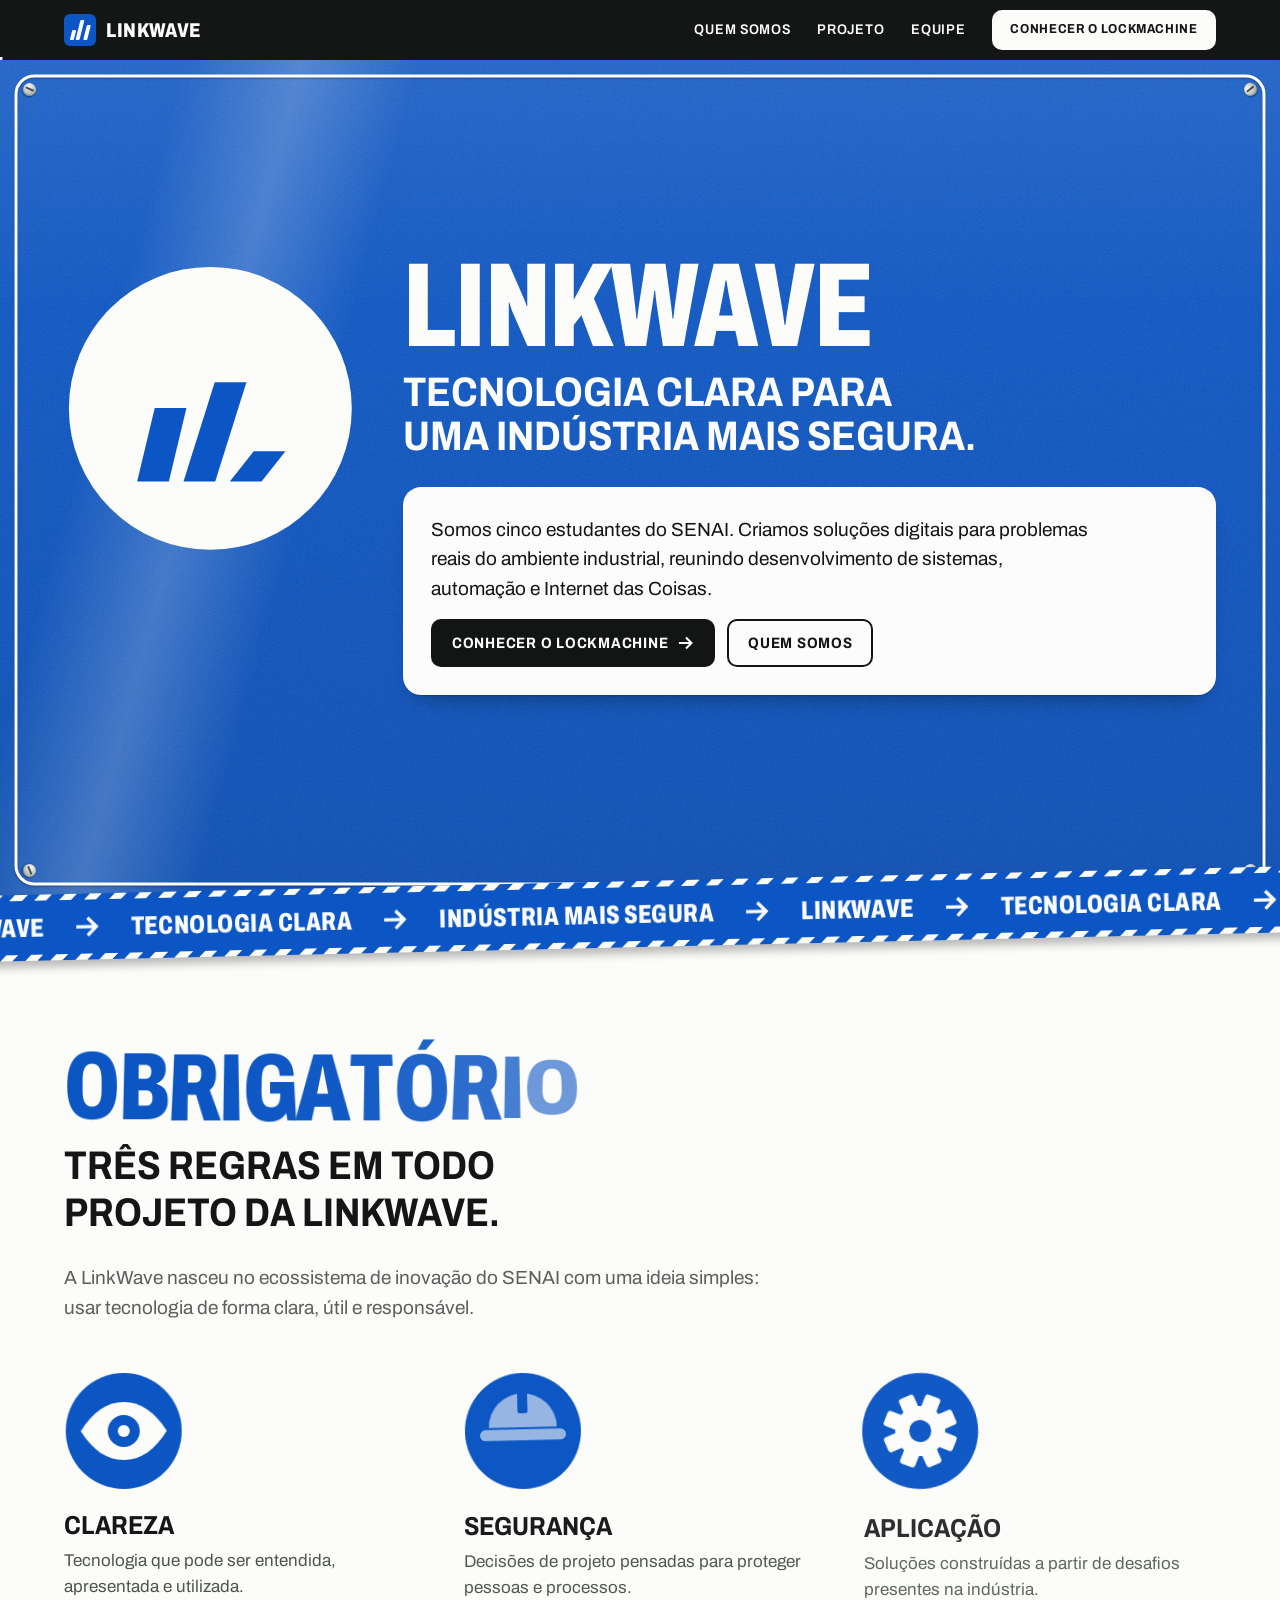
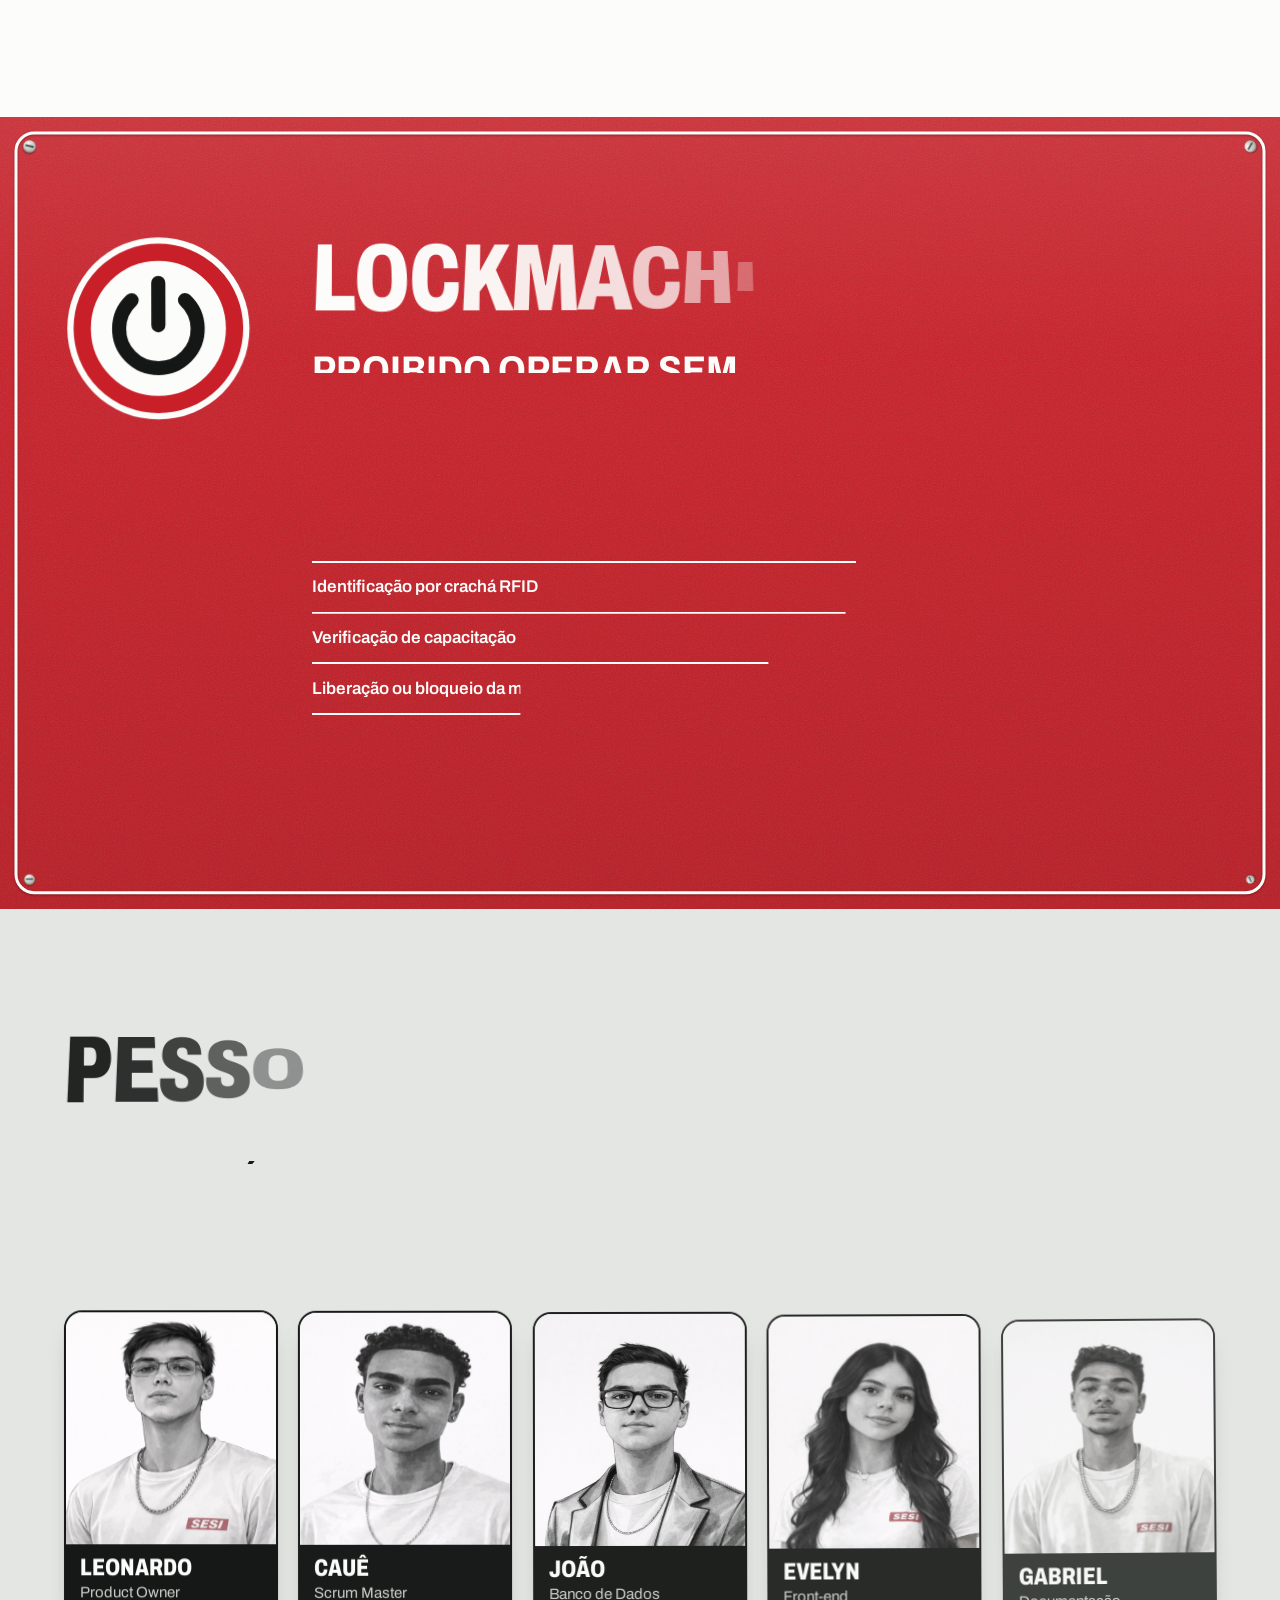
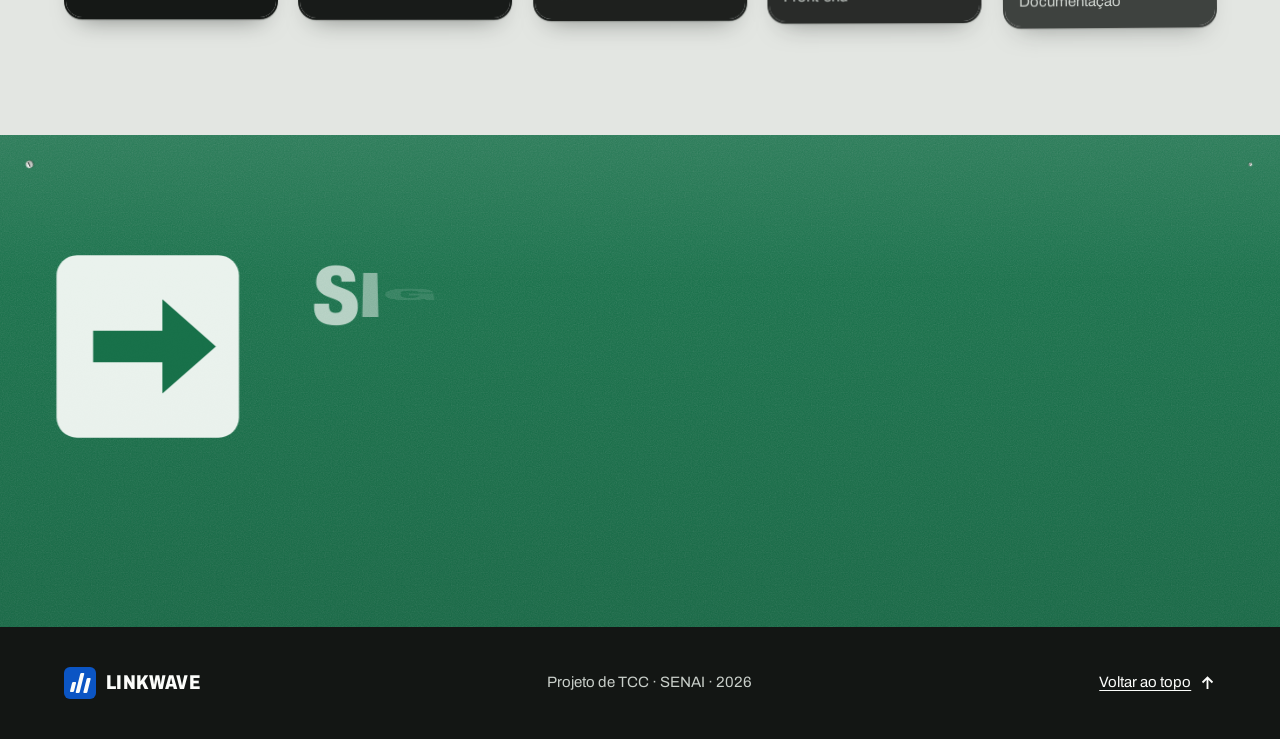
==== commit 9ca9488e: "Dá vida ao site: abertura animada, crachá arrastável e gráfico no painel Placas com material (esmalt" ====
--- a/linkwave-tcc-reformulado/institucional/index.html
+++ b/linkwave-tcc-reformulado/institucional/index.html
@@ -10,7 +10,7 @@
   <link rel="preload" href="../assets/fonts/archivo-latin-wdth-normal.woff2" as="font" type="font/woff2" crossorigin>
   <link rel="stylesheet" href="../assets/css/base.css">
   <link rel="stylesheet" href="style.css">
-  <script>document.documentElement.className = "js";</script>
+  <script src="../assets/js/head.js"></script>
 </head>
 <body class="linkwave">
   <a class="skip-link" href="#conteudo">Pular para o conteúdo</a>
@@ -29,50 +29,65 @@
 
   <main id="conteudo">
     <section class="signal signal--must" id="inicio">
-      <div class="wrap signal-grid">
+      <div class="wrap signal-grid" data-intro>
+        <!-- As três barras da marca oscilam como um sinal: é a "onda" do nome. -->
         <div class="signal-symbol" aria-hidden="true">
           <svg viewBox="0 0 120 120">
             <circle class="s-white" cx="60" cy="60" r="58"/>
-            <path class="s-blue" d="M30 90h13l7.2-34h-13zM49 90h13l12.8-60h-13zM68 90h13l9.8-46h-13z"/>
+            <g class="s-blue" data-wave>
+              <path d="M30 90h13l7.2-34h-13z"/>
+              <path d="M49 90h13l12.8-60h-13z"/>
+              <path d="M68 90h13l9.8-46h-13z"/>
+            </g>
           </svg>
         </div>
 
-        <div>
-          <h1 class="sign-title signal-title">
-            <span class="sign-word">LinkWave</span>
-            <span class="sign-message">Tecnologia clara para uma indústria mais segura.</span>
-          </h1>
-
-          <div class="panel signal-panel">
-            <p class="signal-lead">Somos cinco estudantes do SENAI. Criamos soluções digitais para problemas reais do ambiente industrial, reunindo desenvolvimento de sistemas, automação e Internet das Coisas.</p>
-            <div class="actions">
-              <a class="button" href="../lockmachine_app/sobre.html">Conhecer o LockMachine<span class="icon icon--arrow" aria-hidden="true"></span></a>
-              <a class="button button--ghost" href="#sobre">Quem somos</a>
-            </div>
+        <h1 class="sign-title signal-title">
+          <span class="sign-word">LinkWave</span>
+          <span class="sign-message">Tecnologia clara para uma indústria mais segura.</span>
+        </h1>
+
+        <div class="panel signal-panel">
+          <p class="signal-lead">Somos cinco estudantes do SENAI. Criamos soluções digitais para problemas reais do ambiente industrial, reunindo desenvolvimento de sistemas, automação e Internet das Coisas.</p>
+          <div class="actions">
+            <a class="button" href="../lockmachine_app/sobre.html">Conhecer o LockMachine<span class="icon icon--arrow" aria-hidden="true"></span></a>
+            <a class="button button--ghost" href="#sobre">Quem somos</a>
           </div>
         </div>
       </div>
     </section>
 
-    <section class="band band--panel" id="sobre">
+    <div class="tape tape--must" aria-hidden="true" data-tape>
+      <div class="tape-strip">
+        <div class="tape-track">
+          <span>LinkWave<i class="icon icon--arrow"></i></span>
+          <span>Tecnologia clara<i class="icon icon--arrow"></i></span>
+          <span>Indústria mais segura<i class="icon icon--arrow"></i></span>
+        </div>
+      </div>
+    </div>
+
+    <section class="band band--panel" id="sobre" data-sign="plain">
       <div class="wrap">
         <h2 class="sign-title">
           <span class="sign-word">Obrigatório</span>
           <span class="sign-message">Três regras em todo projeto da LinkWave.</span>
         </h2>
-        <p class="prose about-lead">A LinkWave nasceu no ecossistema de inovação do SENAI com uma ideia simples: usar tecnologia de forma clara, útil e responsável.</p>
-
-        <ul class="sign-list" role="list" data-mount>
+        <p class="prose about-lead" data-follow>A LinkWave nasceu no ecossistema de inovação do SENAI com uma ideia simples: usar tecnologia de forma clara, útil e responsável.</p>
+
+        <ul class="sign-list" role="list" data-roll>
           <li class="sign-item">
             <div class="sign-item-symbol" aria-hidden="true">
               <svg viewBox="0 0 120 120">
                 <circle class="s-blue" cx="60" cy="60" r="58"/>
-                <path class="s-white" d="M17 60c12-19 26-29 43-29s31 10 43 29c-12 19-26 29-43 29S29 79 17 60z"/>
-                <circle class="s-blue" cx="60" cy="60" r="16"/>
-                <circle class="s-white" cx="60" cy="60" r="6"/>
+                <g data-eye>
+                  <path class="s-white" d="M17 60c12-19 26-29 43-29s31 10 43 29c-12 19-26 29-43 29S29 79 17 60z"/>
+                  <circle class="s-blue" cx="60" cy="60" r="16"/>
+                  <circle class="s-white" cx="60" cy="60" r="6"/>
+                </g>
               </svg>
             </div>
-            <div>
+            <div class="sign-item-text">
               <h3>Clareza</h3>
               <p>Tecnologia que pode ser entendida, apresentada e utilizada.</p>
             </div>
@@ -81,12 +96,14 @@
             <div class="sign-item-symbol" aria-hidden="true">
               <svg viewBox="0 0 120 120">
                 <circle class="s-blue" cx="60" cy="60" r="58"/>
-                <path class="s-white" d="M26 76a34 34 0 0 1 68 0z"/>
-                <rect class="s-white" x="17" y="78" width="86" height="11" rx="5.5"/>
-                <rect class="s-blue" x="55" y="38" width="10" height="24" rx="2"/>
+                <g data-helmet>
+                  <path class="s-white" d="M26 76a34 34 0 0 1 68 0z"/>
+                  <rect class="s-white" x="17" y="78" width="86" height="11" rx="5.5"/>
+                  <rect class="s-blue" x="55" y="38" width="10" height="24" rx="2"/>
+                </g>
               </svg>
             </div>
-            <div>
+            <div class="sign-item-text">
               <h3>Segurança</h3>
               <p>Decisões de projeto pensadas para proteger pessoas e processos.</p>
             </div>
@@ -95,17 +112,19 @@
             <div class="sign-item-symbol" aria-hidden="true">
               <svg viewBox="0 0 120 120">
                 <circle class="s-blue" cx="60" cy="60" r="58"/>
-                <g class="s-white">
-                  <circle cx="60" cy="60" r="25"/>
-                  <rect x="52" y="23" width="16" height="74" rx="3"/>
-                  <rect x="52" y="23" width="16" height="74" rx="3" transform="rotate(45 60 60)"/>
-                  <rect x="52" y="23" width="16" height="74" rx="3" transform="rotate(90 60 60)"/>
-                  <rect x="52" y="23" width="16" height="74" rx="3" transform="rotate(135 60 60)"/>
+                <g data-gear>
+                  <g class="s-white">
+                    <circle cx="60" cy="60" r="25"/>
+                    <rect x="52" y="23" width="16" height="74" rx="3"/>
+                    <rect x="52" y="23" width="16" height="74" rx="3" transform="rotate(45 60 60)"/>
+                    <rect x="52" y="23" width="16" height="74" rx="3" transform="rotate(90 60 60)"/>
+                    <rect x="52" y="23" width="16" height="74" rx="3" transform="rotate(135 60 60)"/>
+                  </g>
+                  <circle class="s-blue" cx="60" cy="60" r="11"/>
                 </g>
-                <circle class="s-blue" cx="60" cy="60" r="11"/>
               </svg>
             </div>
-            <div>
+            <div class="sign-item-text">
               <h3>Aplicação</h3>
               <p>Soluções construídas a partir de desafios presentes na indústria.</p>
             </div>
@@ -114,14 +133,14 @@
       </div>
     </section>
 
-    <section class="band band--stop" id="projeto">
+    <section class="band band--stop" id="projeto" data-sign="stop">
       <div class="wrap sign">
-        <div class="symbol" aria-hidden="true">
+        <div class="symbol" aria-hidden="true" data-vt>
           <svg viewBox="0 0 120 120">
             <circle class="s-white" cx="60" cy="60" r="58"/>
             <path class="l-ink" stroke-width="9" stroke-linecap="round" d="M60 31v27M43 42a25 25 0 1 0 34 0"/>
-            <circle class="l-red" cx="60" cy="60" r="48.5" stroke-width="11"/>
-            <path class="l-red" stroke-width="11" d="M26 26l68 68"/>
+            <circle class="l-red" cx="60" cy="60" r="48.5" stroke-width="11" pathLength="1" data-draw/>
+            <path class="l-red" stroke-width="11" pathLength="1" d="M26 26l68 68" data-draw/>
           </svg>
         </div>
         <div class="sign-body">
@@ -129,47 +148,48 @@
             <span class="sign-word">LockMachine</span>
             <span class="sign-message">Proibido operar sem capacitação válida.</span>
           </h2>
-          <p class="prose">Nosso projeto em destaque é um controle de acesso para máquinas industriais. Ele usa RFID para verificar se o operador possui capacitação válida antes de liberar uma máquina.</p>
-          <ul class="points" role="list">
+          <p class="prose" data-follow>Nosso projeto em destaque é um controle de acesso para máquinas industriais. Ele usa RFID para verificar se o operador possui capacitação válida antes de liberar uma máquina.</p>
+          <ul class="points" role="list" data-wipe>
             <li>Identificação por crachá RFID</li>
             <li>Verificação de capacitação</li>
             <li>Liberação ou bloqueio da máquina</li>
           </ul>
-          <div class="actions">
+          <div class="actions" data-follow>
             <a class="button" href="../lockmachine_app/sobre.html">Explorar o LockMachine<span class="icon icon--arrow" aria-hidden="true"></span></a>
           </div>
         </div>
       </div>
     </section>
 
-    <section class="band" id="equipe">
+    <section class="band" id="equipe" data-sign="plain">
       <div class="wrap">
         <div class="team-head">
           <h2 class="sign-title">
             <span class="sign-word">Pessoal autorizado</span>
             <span class="sign-message">Construído em equipe.</span>
           </h2>
-          <p class="prose">Cinco estudantes, diferentes responsabilidades e um objetivo em comum: transformar o conhecimento do curso em um projeto aplicável.</p>
-        </div>
-
+          <p class="prose" data-follow>Cinco estudantes, diferentes responsabilidades e um objetivo em comum: transformar o conhecimento do curso em um projeto aplicável.</p>
+        </div>
+
+        <!-- Cada placa inclina acompanhando o cursor (data-tilt, no base.js). -->
         <ul class="team" role="list" data-mount>
-          <li class="person">
+          <li class="person" data-tilt>
             <img src="img/kronka-desenho.png" alt="Retrato desenhado de Leonardo" width="481" height="531" loading="lazy" decoding="async">
             <div class="person-plate"><h3>Leonardo</h3><p>Product Owner</p></div>
           </li>
-          <li class="person">
+          <li class="person" data-tilt>
             <img src="img/caue-desenho.png" alt="Retrato desenhado de Cauê" width="481" height="531" loading="lazy" decoding="async">
             <div class="person-plate"><h3>Cauê</h3><p>Scrum Master</p></div>
           </li>
-          <li class="person">
+          <li class="person" data-tilt>
             <img src="img/joao-desenho.png" alt="Retrato desenhado de João" width="481" height="531" loading="lazy" decoding="async">
             <div class="person-plate"><h3>João</h3><p>Banco de Dados</p></div>
           </li>
-          <li class="person">
+          <li class="person" data-tilt>
             <img src="img/evelyn-desenho.png" alt="Retrato desenhado de Evelyn" width="481" height="531" loading="lazy" decoding="async">
             <div class="person-plate"><h3>Evelyn</h3><p>Front-end</p></div>
           </li>
-          <li class="person">
+          <li class="person" data-tilt>
             <img src="img/miranda-desenho.png" alt="Retrato desenhado de Gabriel" width="481" height="531" loading="lazy" decoding="async">
             <div class="person-plate"><h3>Gabriel</h3><p>Documentação</p></div>
           </li>
@@ -177,12 +197,12 @@
       </div>
     </section>
 
-    <section class="band band--safe">
+    <section class="band band--safe" data-sign="go">
       <div class="wrap sign">
         <div class="symbol" aria-hidden="true">
           <svg viewBox="0 0 120 120">
             <rect class="s-white" x="2" y="2" width="116" height="116" rx="13"/>
-            <path class="s-green" d="M22 50h44V30l34 30-34 30V70H22z"/>
+            <path class="s-green" d="M22 50h44V30l34 30-34 30V70H22z" data-nudge/>
           </svg>
         </div>
         <div class="sign-body">
@@ -190,7 +210,7 @@
             <span class="sign-word">Siga</span>
             <span class="sign-message sign-message--lines">Tecnologia que conecta.<br>Segurança que protege.</span>
           </h2>
-          <div class="actions">
+          <div class="actions" data-follow>
             <a class="button" href="projetos.html">Ver a apresentação do projeto<span class="icon icon--arrow" aria-hidden="true"></span></a>
           </div>
         </div>
@@ -208,6 +228,8 @@
 
   <script src="../assets/vendor/gsap/gsap.min.js"></script>
   <script src="../assets/vendor/gsap/ScrollTrigger.min.js"></script>
+  <script src="../assets/vendor/gsap/SplitText.min.js"></script>
   <script src="../assets/js/base.js"></script>
+  <script src="script.js"></script>
 </body>
 </html>
--- a/linkwave-tcc-reformulado/assets/css/base.css
+++ b/linkwave-tcc-reformulado/assets/css/base.css
@@ -37,7 +37,9 @@
   --ink-soft: #4d544f;
   --wall: #e3e6e2;
   --white: #fcfdfb;
+  --white-soft: #c9cfca;
   --line: #bfc5bf;
+  --yellow-wash: #fff8e0;
 
   /* Cor da marca: cada site redefine (azul LinkWave, vermelho LockMachine) */
   --brand: var(--blue);
@@ -60,6 +62,15 @@
   --frame: clamp(0.5rem, 0.2rem + 1vw, 1rem);
   --topbar: 3.75rem;
   --ease-out: cubic-bezier(0.16, 1, 0.3, 1);
+
+  /* Material: a placa é uma chapa esmaltada presa à parede */
+  --steel-light: #f7f8f6;
+  --steel: #b4bab4;
+  --steel-dark: #8b928c;
+  --shadow-plate: 0 1px 1px rgb(19 22 20 / 0.22), 0 14px 26px -16px rgb(19 22 20 / 0.55);
+  --relief: drop-shadow(0 1px 1px rgb(0 0 0 / 0.3));
+  --enamel: linear-gradient(180deg, rgb(255 255 255 / 0.08), rgb(255 255 255 / 0) 30%, rgb(0 0 0 / 0.08));
+  --grain: url("data:image/svg+xml,%3Csvg xmlns='http://www.w3.org/2000/svg' width='180' height='180'%3E%3Cfilter id='n'%3E%3CfeTurbulence type='fractalNoise' baseFrequency='0.85' numOctaves='2' stitchTiles='stitch'/%3E%3CfeColorMatrix type='saturate' values='0'/%3E%3CfeComponentTransfer%3E%3CfeFuncA type='linear' slope='0.16'/%3E%3C/feComponentTransfer%3E%3C/filter%3E%3Crect width='100%25' height='100%25' filter='url(%23n)'/%3E%3C/svg%3E");
 }
 
 /* Base --------------------------------------------------------------------- */
@@ -202,6 +213,7 @@
   background: currentColor;
   -webkit-mask: var(--icon) center / contain no-repeat;
   mask: var(--icon) center / contain no-repeat;
+  transition: translate 200ms var(--ease-out);
 }
 
 .icon--arrow {
@@ -248,7 +260,7 @@
 }
 
 .band--compact {
-  padding-block: clamp(2.5rem, 2rem + 3vw, 4.5rem);
+  padding-block: clamp(2rem, 1.5rem + 2.5vw, 3.75rem);
 }
 
 .band--panel {
@@ -281,7 +293,7 @@
 .band--ink {
   --bg: var(--ink);
   --fg: var(--white);
-  --fg-soft: #c9cfca;
+  --fg-soft: var(--white-soft);
 }
 
 /* O filete interno, como na borda de uma placa */
@@ -297,6 +309,12 @@
   border: var(--keyline) solid var(--fg);
   border-radius: var(--radius-plate);
   pointer-events: none;
+  filter: var(--relief);
+}
+
+/* Com JavaScript o filete vira um traço em SVG, que pode ser desenhado */
+.has-frame::before {
+  content: none;
 }
 
 .band--stop ::selection,
@@ -317,6 +335,7 @@
   border-radius: var(--radius-plate);
   background: var(--bg);
   color: var(--fg);
+  box-shadow: var(--shadow-plate);
 }
 
 .panel ::selection {
@@ -469,6 +488,7 @@
   background: var(--bg);
   color: var(--fg);
   text-decoration: none;
+  box-shadow: var(--shadow-plate);
 }
 
 .plate::before {
@@ -657,10 +677,13 @@
   letter-spacing: 0.05em;
   text-transform: uppercase;
   text-decoration: none;
-}
-
+  background: linear-gradient(currentColor, currentColor) 0 calc(100% - 0.3rem) / 0 2px no-repeat;
+  transition: background-size 250ms var(--ease-out);
+}
+
+/* O sublinhado corre da esquerda para a direita */
 .nav a:not(.button):hover {
-  text-decoration: underline;
+  background-size: 100% 2px;
 }
 
 .nav .button {
@@ -730,7 +753,7 @@
   display: grid;
   align-items: center;
   min-height: calc(100svh - var(--topbar));
-  padding-block: clamp(2rem, 1.4rem + 2vw, 3rem) clamp(2.5rem, 1.8rem + 2.2vw, 3.5rem);
+  padding-block: clamp(1.5rem, 0.9rem + 2.4vw, 3rem) clamp(2.5rem, 1.8rem + 2.2vw, 3.5rem);
   overflow: hidden;
   background: var(--bg);
   color: var(--fg);
@@ -754,16 +777,26 @@
   z-index: 2;
 }
 
+/* Três áreas: símbolo, título e painel. A grade muda conforme a tela. */
 .signal-grid {
   display: grid;
-  gap: clamp(1rem, 0.4rem + 2.6vw, 3rem);
+  grid-template-areas:
+    "symbol"
+    "title"
+    "panel";
+  gap: clamp(1rem, 0.6rem + 1.6vw, 1.75rem) clamp(1.5rem, 0.5rem + 3vw, 3.5rem);
   align-items: start;
 }
 
 .signal-symbol {
+  grid-area: symbol;
   display: grid;
-  width: 5.5rem;
+  width: 4.75rem;
   aspect-ratio: 1;
+}
+
+.signal-title {
+  grid-area: title;
 }
 
 .signal-symbol svg {
@@ -783,9 +816,9 @@
 }
 
 .signal-panel {
+  grid-area: panel;
   display: grid;
   gap: 1rem;
-  margin-top: clamp(1.25rem, 0.9rem + 1.6vw, 2rem);
 }
 
 .signal-lead {
@@ -793,14 +826,49 @@
   font-size: clamp(1.0625rem, 1rem + 0.35vw, 1.1875rem);
 }
 
+/* Tela larga e alta: símbolo grande à esquerda, título e painel à direita */
 @media (min-width: 60rem) {
   .signal-grid {
     grid-template-columns: minmax(9rem, 0.36fr) minmax(0, 1fr);
+    grid-template-areas:
+      "symbol title"
+      "symbol panel";
   }
 
   .signal-symbol {
     width: min(100%, 46vh, 22rem);
     margin-top: 0.5rem;
+  }
+}
+
+/* Notebook (tela larga e baixa): símbolo e título à esquerda, painel à direita,
+   para o leitor caber na primeira tela */
+@media (min-width: 60rem) and (max-height: 46rem) {
+  .signal-grid {
+    grid-template-columns: minmax(0, 0.8fr) minmax(0, 1fr);
+    grid-template-areas:
+      "symbol panel"
+      "title panel";
+    grid-template-rows: auto 1fr;
+    align-items: center;
+  }
+
+  .signal-symbol {
+    align-self: end;
+    width: min(100%, 28vh);
+    margin-top: 0;
+  }
+
+  .signal-title {
+    align-self: start;
+  }
+
+  .signal-title .sign-word {
+    font-size: clamp(3rem, min(1rem + 5.4vw, 17vh), 6.5rem);
+  }
+
+  .signal-title .sign-message {
+    font-size: clamp(1.25rem, min(0.8rem + 1.5vw, 5.6vh), 2.125rem);
   }
 }
 
@@ -908,17 +976,219 @@
   gap: 0.5em;
 }
 
+/* Material: a placa é uma chapa esmaltada, não uma cor de tela ---------------- */
+.signal,
+.band--stop,
+.band--warn,
+.band--must,
+.band--safe,
+.plate {
+  background-image: var(--enamel), var(--grain);
+}
+
+/* Filete em SVG (posto pelo base.js): pode ser desenhado como um traço */
+.frame {
+  position: absolute;
+  top: var(--frame);
+  left: var(--frame);
+  z-index: 1;
+  width: calc(100% - 2 * var(--frame));
+  height: calc(100% - 2 * var(--frame));
+  overflow: visible;
+  pointer-events: none;
+  filter: var(--relief);
+}
+
+.frame rect {
+  fill: none;
+  stroke: var(--fg);
+  stroke-width: var(--keyline);
+  rx: var(--radius-plate);
+}
+
+/* Quatro parafusos, um em cada canto */
+.screws {
+  position: absolute;
+  inset: calc(var(--frame) + 0.45rem);
+  z-index: 1;
+  pointer-events: none;
+}
+
+.screws i {
+  position: absolute;
+  width: 0.8rem;
+  height: 0.8rem;
+  border-radius: 50%;
+  background: radial-gradient(circle at 35% 30%, var(--steel-light), var(--steel) 62%, var(--steel-dark));
+  box-shadow: 0 1px 2px rgb(0 0 0 / 0.45), inset 0 -1px 1px rgb(0 0 0 / 0.25);
+}
+
+.screws i::after {
+  content: "";
+  position: absolute;
+  inset: 42% 15%;
+  border-radius: 1px;
+  background: rgb(19 22 20 / 0.7);
+}
+
+.screws i:nth-child(1) { top: 0; left: 0; rotate: 24deg; }
+.screws i:nth-child(2) { top: 0; right: 0; rotate: -38deg; }
+.screws i:nth-child(3) { bottom: 0; left: 0; rotate: 68deg; }
+.screws i:nth-child(4) { right: 0; bottom: 0; rotate: -12deg; }
+
+.plate > .screws {
+  inset: 1rem;
+}
+
+.plate > .screws i {
+  width: 0.6rem;
+  height: 0.6rem;
+}
+
+/* Brilho do esmalte: uma faixa de luz que atravessa a placa */
+.sheen {
+  position: absolute;
+  inset: 0;
+  z-index: 1;
+  background: linear-gradient(105deg, transparent 42%, rgb(255 255 255 / 0.2) 50%, transparent 58%);
+  visibility: hidden;
+  pointer-events: none;
+}
+
+/* Reflexo que acompanha o cursor (o base.js atualiza --mx, --my e --gloss) */
+.signal::after {
+  content: "";
+  position: absolute;
+  inset: 0;
+  z-index: 1;
+  background: radial-gradient(circle 26rem at var(--mx, 50%) var(--my, 0%), rgb(255 255 255 / 0.14), transparent 70%);
+  opacity: var(--gloss, 0);
+  pointer-events: none;
+  transition: opacity 400ms;
+}
+
+/* Fita de isolamento entre seções ------------------------------------------- */
+.tape {
+  --tape-bg: var(--yellow);
+  --tape-fg: var(--ink);
+  position: relative;
+  z-index: 3;
+  margin-block: -2.4rem;
+  padding-block: 1.2rem;
+  overflow-x: clip;
+  pointer-events: none;
+}
+
+.tape--must {
+  --tape-bg: var(--blue);
+  --tape-fg: var(--white);
+}
+
+/* As bordas listradas são o fundo da tira aparecendo acima e abaixo da faixa */
+.tape-strip {
+  width: 108%;
+  margin-left: -4%;
+  padding-block: 0.4rem;
+  background: repeating-linear-gradient(-45deg, var(--tape-fg) 0 0.55rem, var(--tape-bg) 0.55rem 1.1rem);
+  rotate: -1.3deg;
+  filter: drop-shadow(0 6px 5px rgb(0 0 0 / 0.28));
+}
+
+.tape-track {
+  display: flex;
+  width: max-content;
+  background: var(--tape-bg);
+  color: var(--tape-fg);
+  font-size: clamp(1.125rem, 0.9rem + 1vw, 1.625rem);
+  font-weight: 800;
+  font-stretch: 72%;
+  line-height: 1;
+  letter-spacing: 0.02em;
+  text-transform: uppercase;
+  white-space: nowrap;
+}
+
+.tape-track span {
+  display: inline-flex;
+  align-items: center;
+  gap: 1.1em;
+  padding: 0.45em 0.55em;
+}
+
+/* Barra de progresso da rolagem, na base da barra superior */
+.progress {
+  position: absolute;
+  right: 0;
+  bottom: 0;
+  left: 0;
+  height: 3px;
+  background: var(--white);
+  transform: scaleX(0);
+  transform-origin: 0 50%;
+}
+
+/* Reação ao mouse ----------------------------------------------------------- */
+.button:hover .icon--arrow,
+a:hover > .icon--arrow {
+  translate: 0.3em 0;
+}
+
+a:hover > .icon--back {
+  translate: -0.3em 0;
+}
+
+a:hover > .icon--up {
+  translate: 0 -0.3em;
+}
+
 /* Movimento ----------------------------------------------------------------- */
-/* A barra da proibição é "desenhada" quando a placa abre. */
 @media (prefers-reduced-motion: no-preference) {
-  .signal-symbol .bar {
-    stroke-dasharray: 100;
-    animation: draw-bar 700ms var(--ease-out) 250ms backwards;
-  }
-
-  @keyframes draw-bar {
-    from { stroke-dashoffset: 100; }
-    to { stroke-dashoffset: 0; }
+  /* A abertura começa escondida e o base.js a revela animando. Se o script
+     falhar, a própria CSS mostra o conteúdo depois de 3 segundos. */
+  .js [data-intro] {
+    visibility: hidden;
+    animation: intro-failsafe 1ms linear 3s forwards;
+  }
+
+  .js.vt [data-intro] {
+    visibility: visible;
+    animation: none;
+  }
+
+  /* O filete e os parafusos da abertura esperam a animação começar */
+  .js .signal:not(.is-open) > .frame,
+  .js .signal:not(.is-open) > .screws {
+    visibility: hidden;
+  }
+
+  @keyframes intro-failsafe {
+    to { visibility: visible; }
+  }
+
+  /* Transição entre páginas: a placa de proibido viaja de uma para a outra */
+  @view-transition {
+    navigation: auto;
+  }
+
+  .topbar {
+    view-transition-name: topbar;
+  }
+
+  [data-vt] {
+    view-transition-name: sign-stop;
+  }
+
+  ::view-transition-group(sign-stop) {
+    animation-duration: 650ms;
+    animation-timing-function: cubic-bezier(0.16, 1, 0.3, 1);
+  }
+
+  ::view-transition-old(root) {
+    animation-duration: 250ms;
+  }
+
+  ::view-transition-new(root) {
+    animation-duration: 400ms;
   }
 }
 
--- a/linkwave-tcc-reformulado/institucional/style.css
+++ b/linkwave-tcc-reformulado/institucional/style.css
@@ -42,6 +42,21 @@
   border: 2px solid var(--ink);
   border-radius: var(--radius-plate);
   background: var(--white);
+  box-shadow: var(--shadow-plate);
+  transition: box-shadow 250ms;
+}
+
+/* A placa sai da parede quando o cursor chega (a inclinação vem do base.js) */
+.person:hover {
+  box-shadow: 0 2px 2px rgb(19 22 20 / 0.2), 0 26px 36px -18px rgb(19 22 20 / 0.6);
+}
+
+.person img {
+  transition: scale 500ms var(--ease-out);
+}
+
+.person:hover img {
+  scale: 1.04;
 }
 
 .person img {
@@ -66,7 +81,7 @@
 }
 
 .person-plate p {
-  color: #c9cfca;
+  color: var(--white-soft);
   font-size: var(--text-small);
 }
 
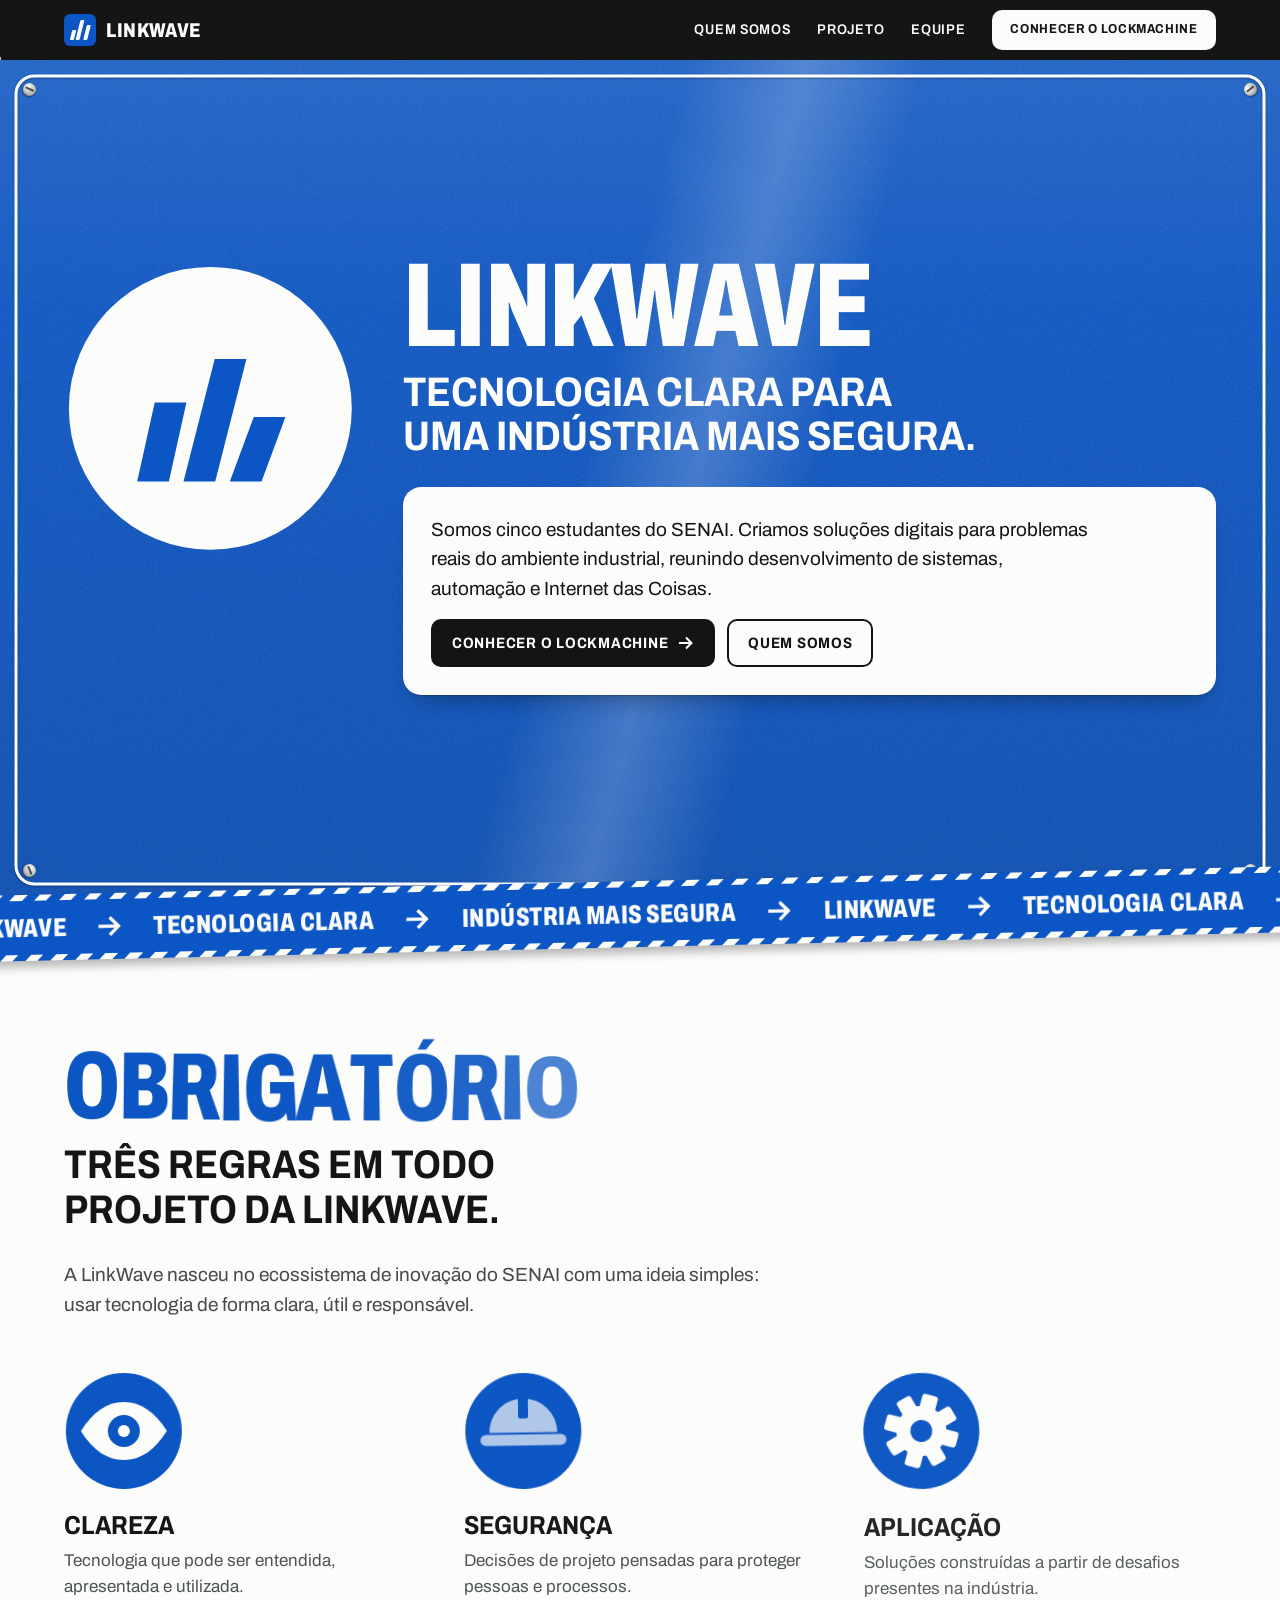
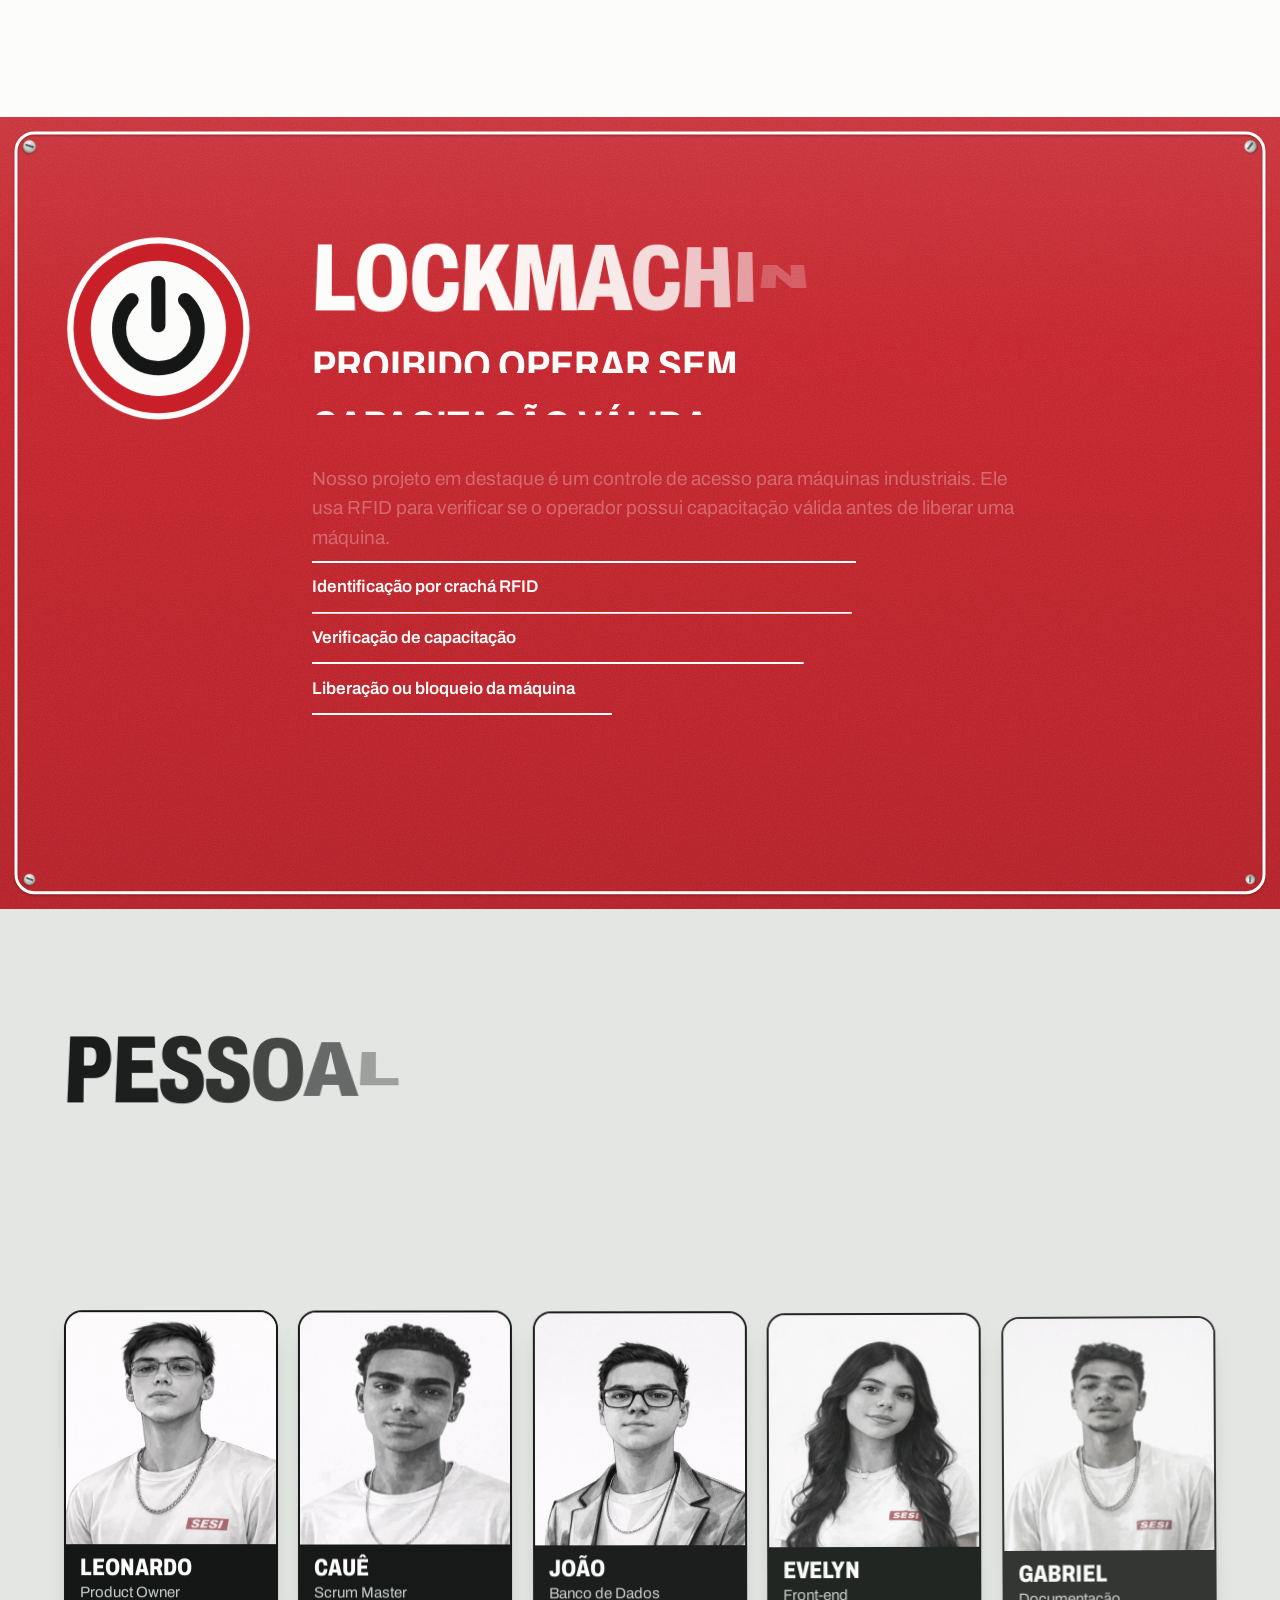
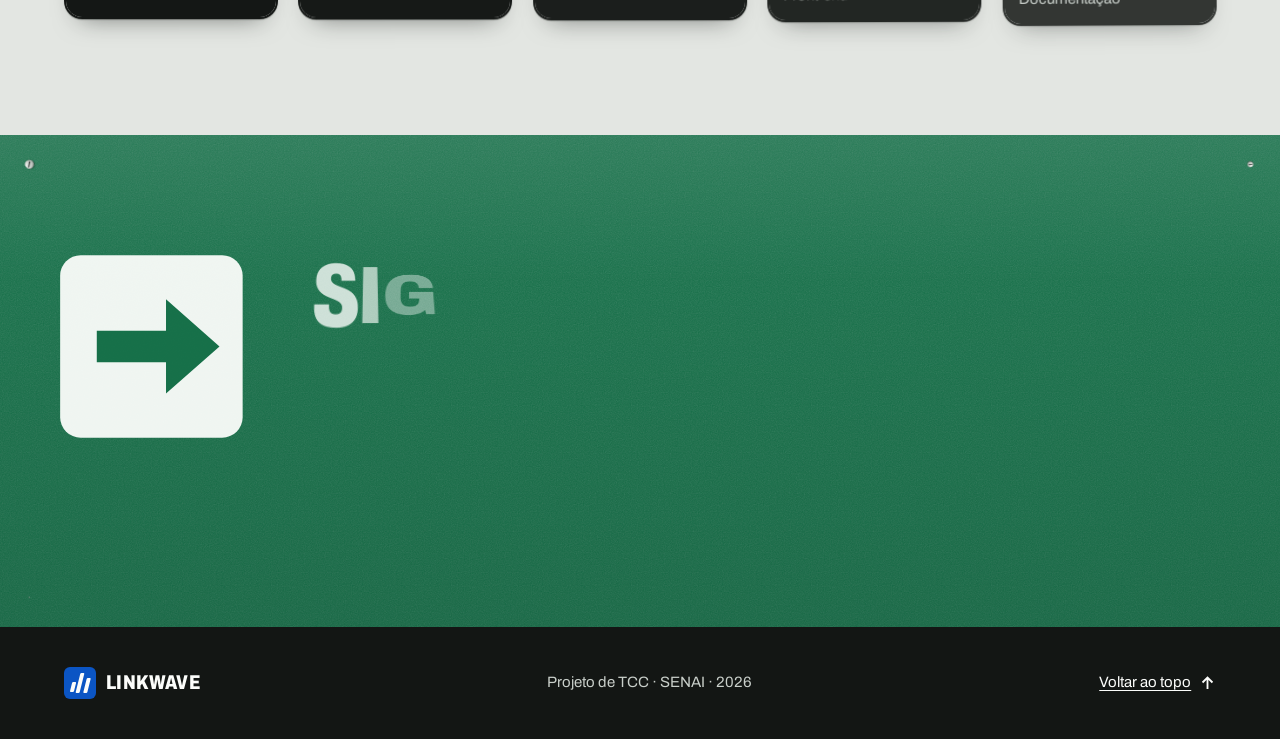
==== commit 8f4da16e: "Adiciona chave para ligar as animações quando o sistema pede menos movimento Computadores com os efe" ====
--- a/linkwave-tcc-reformulado/institucional/index.html
+++ b/linkwave-tcc-reformulado/institucional/index.html
@@ -223,6 +223,11 @@
       <a class="brand" href="#inicio"><span class="brand-mark brand-mark--bars" aria-hidden="true"><i></i><i></i><i></i></span>LinkWave</a>
       <p>Projeto de TCC · SENAI · 2026</p>
       <a href="#inicio">Voltar ao topo<span class="icon icon--up" aria-hidden="true"></span></a>
+      <!-- Chave das animações: o base.js só a mostra quando o sistema pede movimento reduzido. -->
+      <div class="motion-switch" hidden data-motion-switch>
+        <p role="status" data-motion-status>Animações desligadas pela configuração deste computador.</p>
+        <button class="button button--ghost" type="button" data-motion-toggle>Ligar animações</button>
+      </div>
     </div>
   </footer>
 
--- a/linkwave-tcc-reformulado/assets/css/base.css
+++ b/linkwave-tcc-reformulado/assets/css/base.css
@@ -976,6 +976,22 @@
   gap: 0.5em;
 }
 
+/* Chave das animações: uma linha própria no fim do rodapé. O base.js só a
+   mostra quando o sistema pede movimento reduzido. */
+.motion-switch {
+  display: flex;
+  flex-wrap: wrap;
+  align-items: center;
+  gap: 0.75rem 1.25rem;
+  flex-basis: 100%;
+}
+
+.motion-switch .button {
+  min-height: 2.5rem;
+  padding-block: 0.4em;
+  font-size: var(--text-label);
+}
+
 /* Material: a placa é uma chapa esmaltada, não uma cor de tela ---------------- */
 .signal,
 .band--stop,
@@ -1141,59 +1157,65 @@
   translate: 0 -0.3em;
 }
 
-/* Movimento ----------------------------------------------------------------- */
+/* Movimento -----------------------------------------------------------------
+   A página só anima com a classe .motion na raiz. Quem a põe é o head.js,
+   quando o sistema permite movimento ou quando a pessoa liga as animações
+   pela chave do rodapé. */
+
+/* A abertura começa escondida e o base.js a revela animando. Se o script
+   falhar, a própria CSS mostra o conteúdo depois de 3 segundos. */
+.motion [data-intro] {
+  visibility: hidden;
+  animation: intro-failsafe 1ms linear 3s forwards;
+}
+
+.motion.vt [data-intro] {
+  visibility: visible;
+  animation: none;
+}
+
+/* O filete e os parafusos da abertura esperam a animação começar */
+.motion .signal:not(.is-open) > .frame,
+.motion .signal:not(.is-open) > .screws {
+  visibility: hidden;
+}
+
+@keyframes intro-failsafe {
+  to { visibility: visible; }
+}
+
+/* Transição entre páginas: a placa de proibido viaja de uma para a outra.
+   Aqui ela segue o sistema; com as animações ligadas pela chave do rodapé,
+   quem ativa é o head.js. */
 @media (prefers-reduced-motion: no-preference) {
-  /* A abertura começa escondida e o base.js a revela animando. Se o script
-     falhar, a própria CSS mostra o conteúdo depois de 3 segundos. */
-  .js [data-intro] {
-    visibility: hidden;
-    animation: intro-failsafe 1ms linear 3s forwards;
-  }
-
-  .js.vt [data-intro] {
-    visibility: visible;
-    animation: none;
-  }
-
-  /* O filete e os parafusos da abertura esperam a animação começar */
-  .js .signal:not(.is-open) > .frame,
-  .js .signal:not(.is-open) > .screws {
-    visibility: hidden;
-  }
-
-  @keyframes intro-failsafe {
-    to { visibility: visible; }
-  }
-
-  /* Transição entre páginas: a placa de proibido viaja de uma para a outra */
   @view-transition {
     navigation: auto;
   }
-
-  .topbar {
-    view-transition-name: topbar;
-  }
-
-  [data-vt] {
-    view-transition-name: sign-stop;
-  }
-
-  ::view-transition-group(sign-stop) {
-    animation-duration: 650ms;
-    animation-timing-function: cubic-bezier(0.16, 1, 0.3, 1);
-  }
-
-  ::view-transition-old(root) {
-    animation-duration: 250ms;
-  }
-
-  ::view-transition-new(root) {
-    animation-duration: 400ms;
-  }
+}
+
+.topbar {
+  view-transition-name: topbar;
+}
+
+[data-vt] {
+  view-transition-name: sign-stop;
+}
+
+::view-transition-group(sign-stop) {
+  animation-duration: 650ms;
+  animation-timing-function: cubic-bezier(0.16, 1, 0.3, 1);
+}
+
+::view-transition-old(root) {
+  animation-duration: 250ms;
+}
+
+::view-transition-new(root) {
+  animation-duration: 400ms;
 }
 
 @media (prefers-reduced-motion: reduce) {
-  html {
+  html:not(.motion) {
     scroll-behavior: auto;
   }
 }
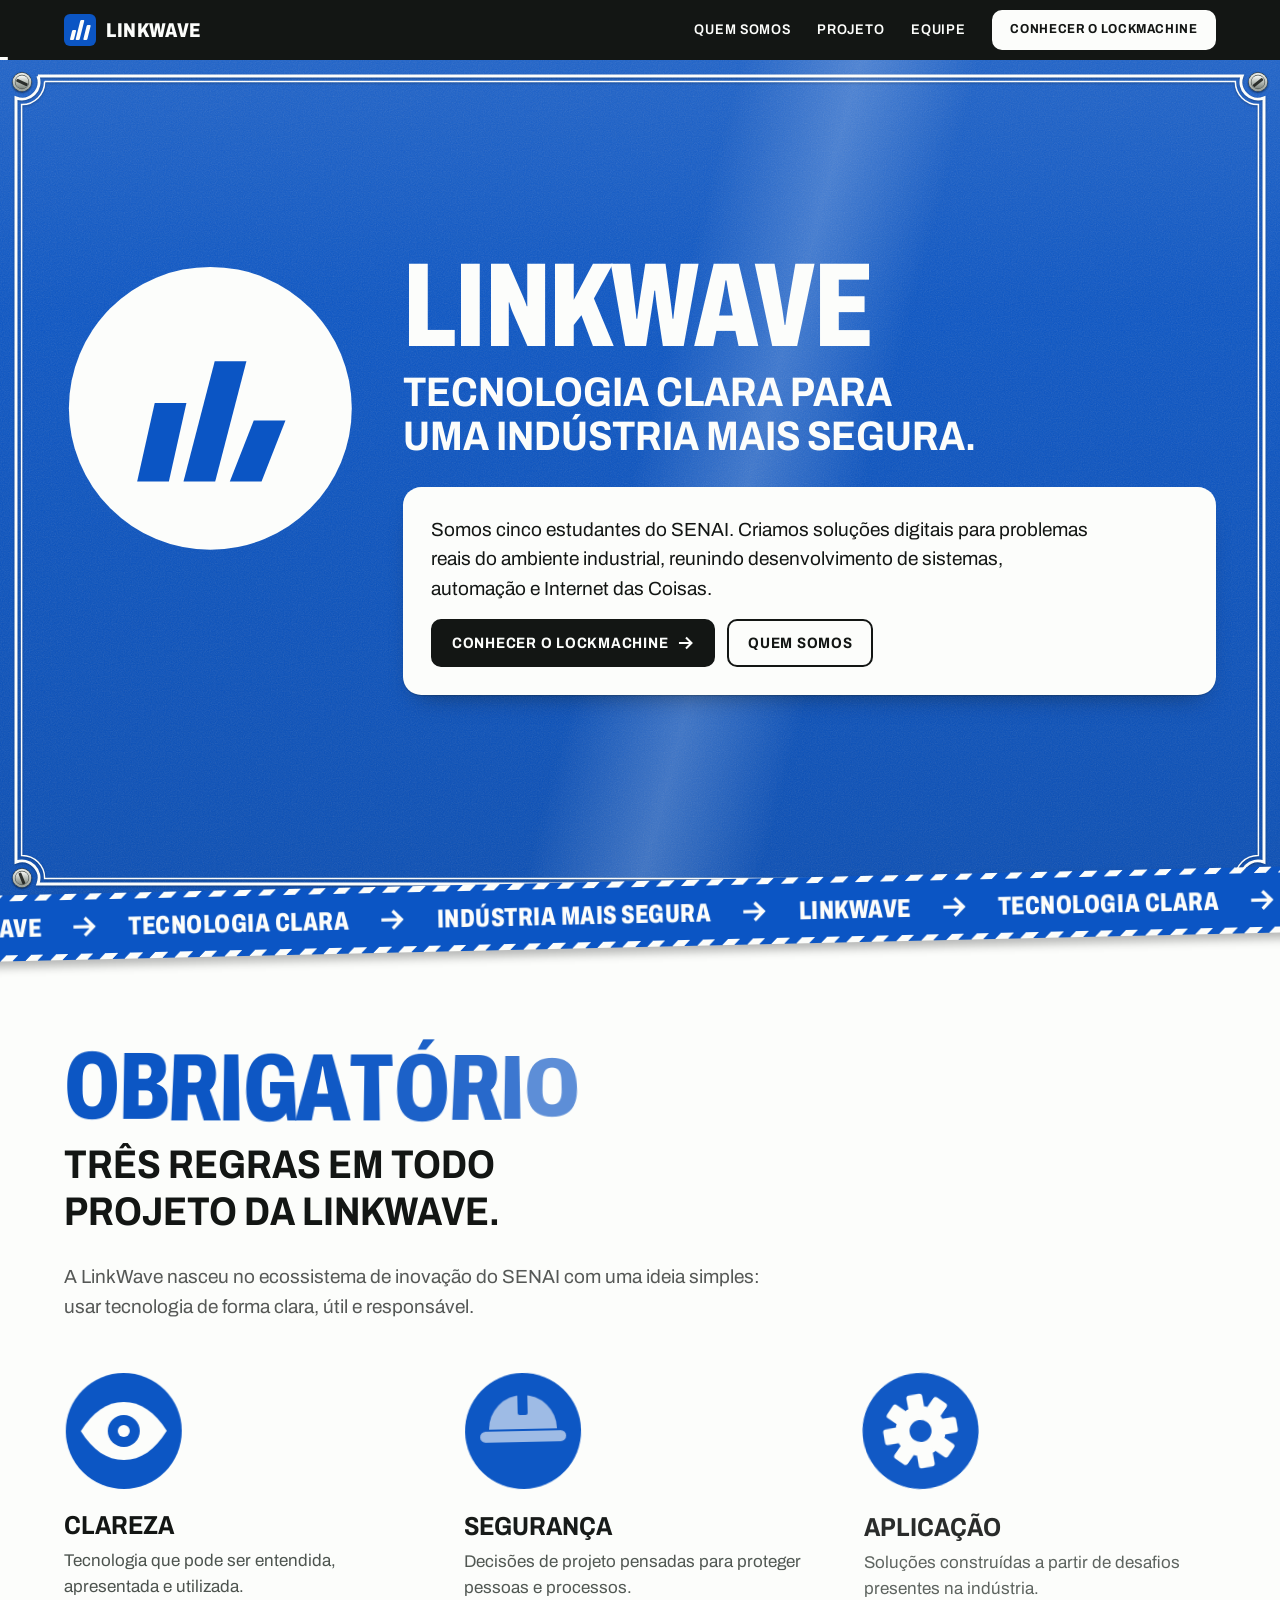
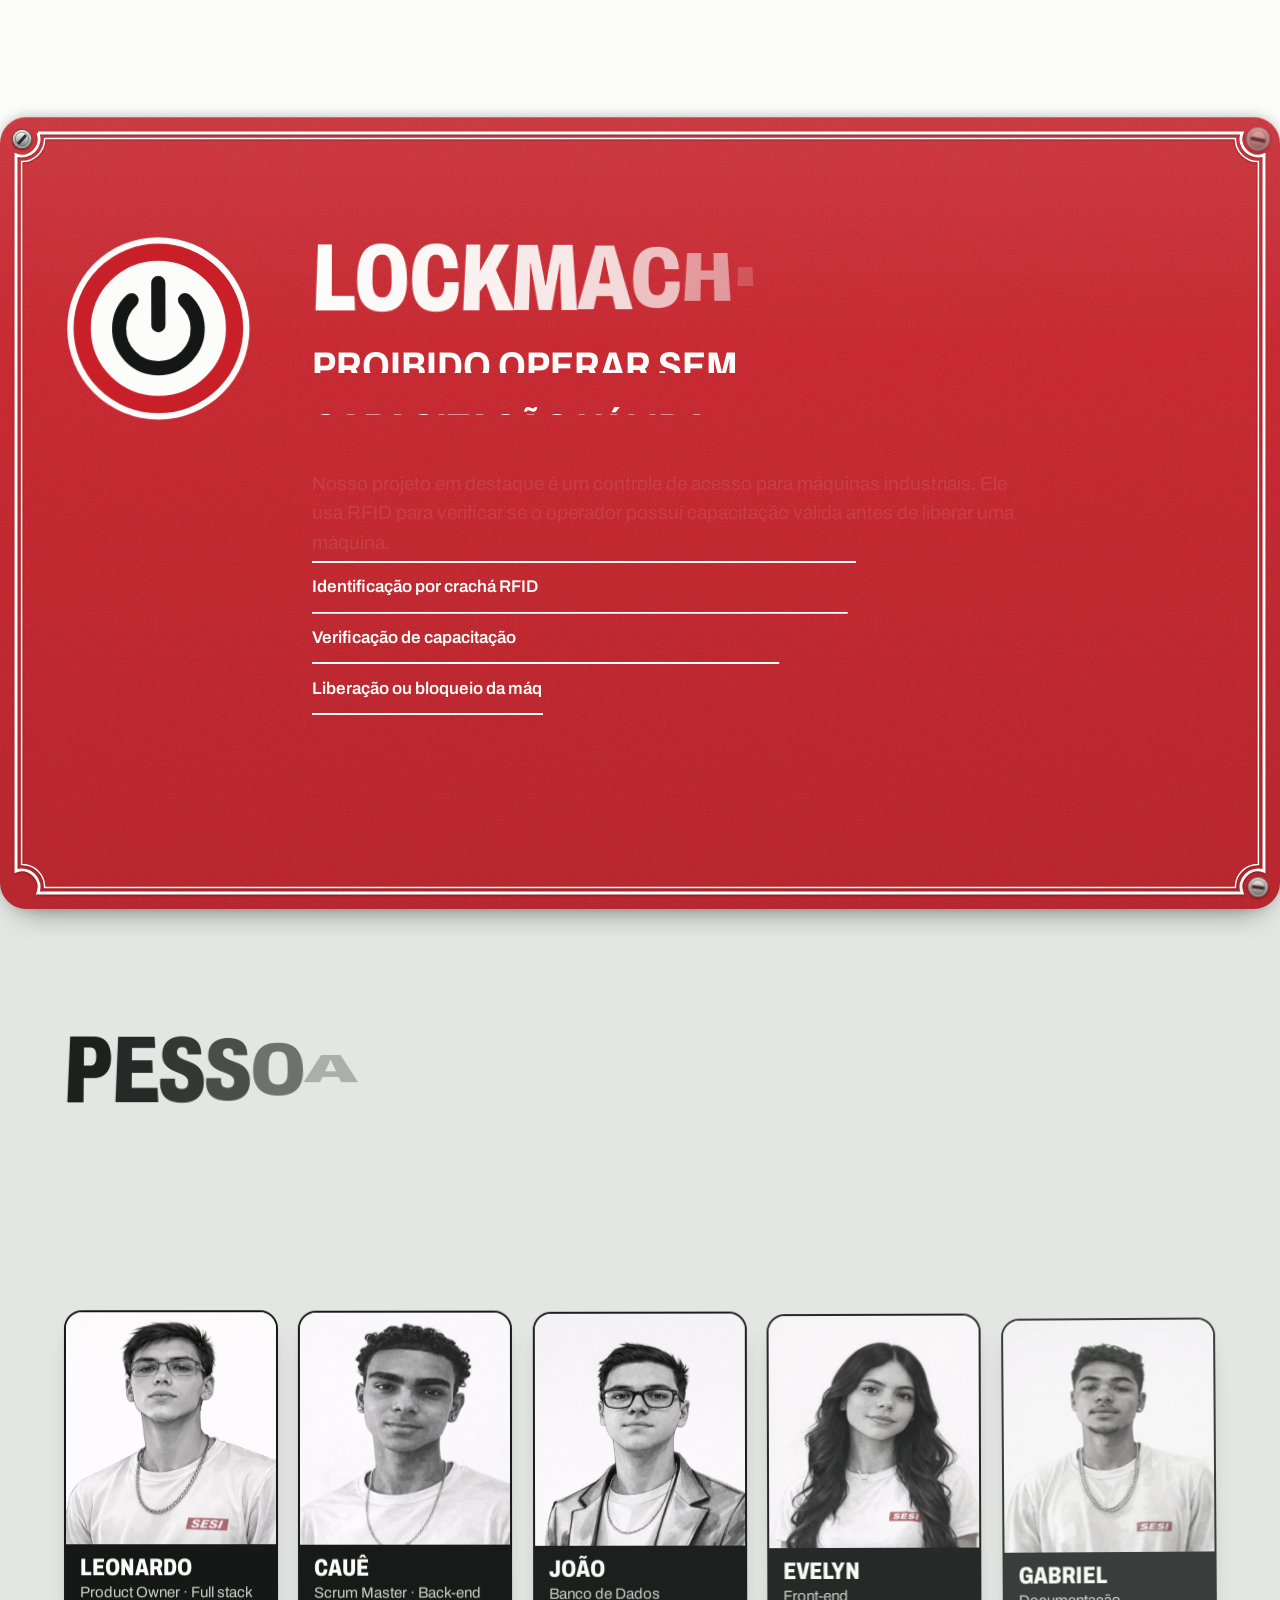
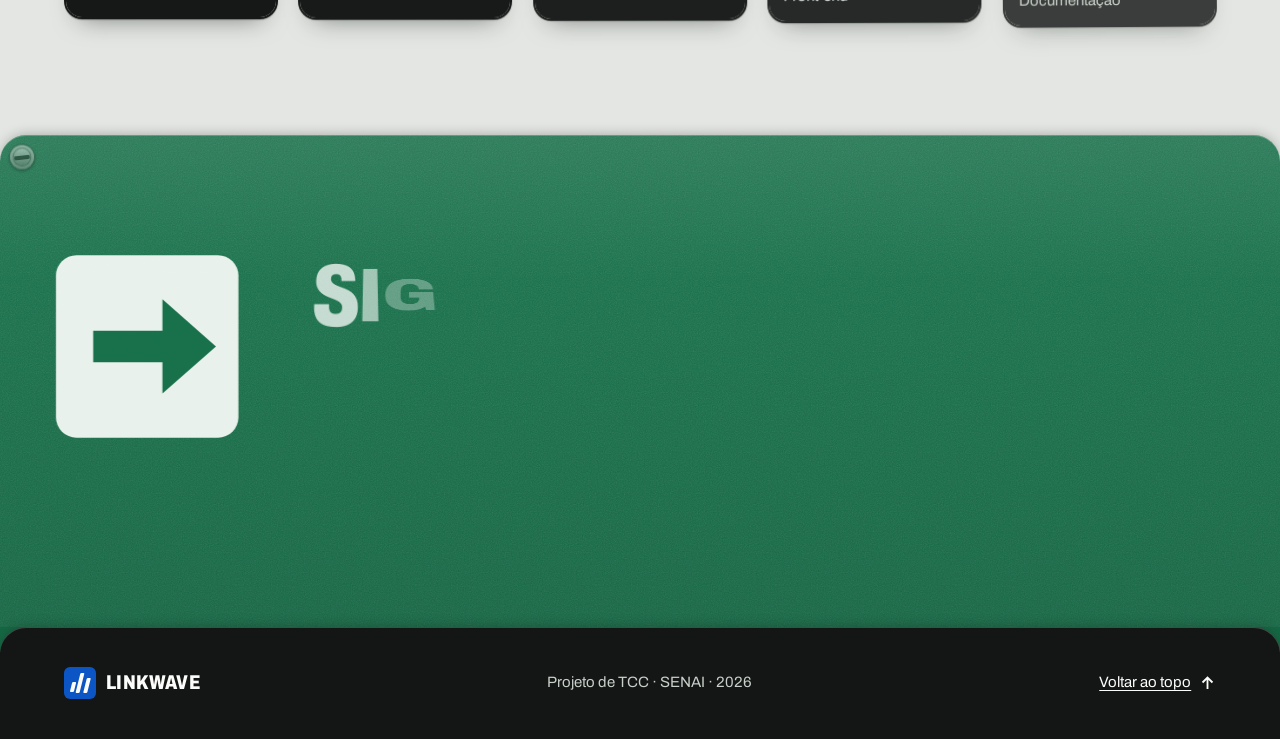
==== commit 241251c5: "Dá ferragem de verdade às placas: filete duplo, parafusos nítidos e chapas sobrepostas A pedido do g" ====
--- a/linkwave-tcc-reformulado/institucional/index.html
+++ b/linkwave-tcc-reformulado/institucional/index.html
@@ -67,7 +67,8 @@
       </div>
     </div>
 
-    <section class="band band--panel" id="sobre" data-sign="plain">
+    <!-- band--under: a placa vermelha que vem depois entra por cima desta. -->
+    <section class="band band--panel band--under" id="sobre" data-sign="plain">
       <div class="wrap">
         <h2 class="sign-title">
           <span class="sign-word">Obrigatório</span>
@@ -175,11 +176,11 @@
         <ul class="team" role="list" data-mount>
           <li class="person" data-tilt>
             <img src="img/kronka-desenho.png" alt="Retrato desenhado de Leonardo" width="481" height="531" loading="lazy" decoding="async">
-            <div class="person-plate"><h3>Leonardo</h3><p>Product Owner</p></div>
+            <div class="person-plate"><h3>Leonardo</h3><p>Product Owner · Full stack</p></div>
           </li>
           <li class="person" data-tilt>
             <img src="img/caue-desenho.png" alt="Retrato desenhado de Cauê" width="481" height="531" loading="lazy" decoding="async">
-            <div class="person-plate"><h3>Cauê</h3><p>Scrum Master</p></div>
+            <div class="person-plate"><h3>Cauê</h3><p>Scrum Master · Back-end</p></div>
           </li>
           <li class="person" data-tilt>
             <img src="img/joao-desenho.png" alt="Retrato desenhado de João" width="481" height="531" loading="lazy" decoding="async">
@@ -197,7 +198,7 @@
       </div>
     </section>
 
-    <section class="band band--safe" data-sign="go">
+    <section class="band band--safe band--under" data-sign="go">
       <div class="wrap sign">
         <div class="symbol" aria-hidden="true">
           <svg viewBox="0 0 120 120">
--- a/linkwave-tcc-reformulado/assets/css/base.css
+++ b/linkwave-tcc-reformulado/assets/css/base.css
@@ -59,16 +59,19 @@
   --radius: 0.625rem;
   --radius-plate: clamp(0.75rem, 0.5rem + 0.8vw, 1.25rem);
   --keyline: 3px;
+  --keyline-thin: 1.5px;
   --frame: clamp(0.5rem, 0.2rem + 1vw, 1rem);
+  --radius-band: calc(var(--radius-plate) + var(--frame) / 2);
+  --screw: clamp(0.875rem, 0.55rem + 0.9vw, 1.25rem);
   --topbar: 3.75rem;
   --ease-out: cubic-bezier(0.16, 1, 0.3, 1);
 
-  /* Material: a placa é uma chapa esmaltada presa à parede */
-  --steel-light: #f7f8f6;
-  --steel: #b4bab4;
-  --steel-dark: #8b928c;
+  /* Material: a placa é uma chapa esmaltada presa à parede.
+     O parafuso de aço (--screw-head) é um desenho em SVG, com as cores dentro dele. */
   --shadow-plate: 0 1px 1px rgb(19 22 20 / 0.22), 0 14px 26px -16px rgb(19 22 20 / 0.55);
+  --shadow-band: inset 0 1px 0 rgb(255 255 255 / 0.22), 0 -2px 14px -4px rgb(19 22 20 / 0.4), 0 18px 30px -20px rgb(19 22 20 / 0.6);
   --relief: drop-shadow(0 1px 1px rgb(0 0 0 / 0.3));
+  --screw-head: url("data:image/svg+xml,%3Csvg xmlns='http://www.w3.org/2000/svg' viewBox='0 0 24 24'%3E%3Cdefs%3E%3ClinearGradient id='a' x2='0' y2='1'%3E%3Cstop stop-color='%23eceeea'/%3E%3Cstop offset='1' stop-color='%23969d97'/%3E%3C/linearGradient%3E%3ClinearGradient id='b' x2='0' y2='1'%3E%3Cstop stop-color='%23fbfcfa'/%3E%3Cstop offset='.5' stop-color='%23b9bfb9'/%3E%3Cstop offset='1' stop-color='%237d847e'/%3E%3C/linearGradient%3E%3C/defs%3E%3Ccircle cx='12' cy='12' r='12' fill='%232e3430'/%3E%3Ccircle cx='12' cy='12' r='11.2' fill='url(%23a)'/%3E%3Ccircle cx='12' cy='12' r='8.6' fill='%234d544f'/%3E%3Ccircle cx='12' cy='12' r='7.9' fill='url(%23b)'/%3E%3C/svg%3E");
   --enamel: linear-gradient(180deg, rgb(255 255 255 / 0.08), rgb(255 255 255 / 0) 30%, rgb(0 0 0 / 0.08));
   --grain: url("data:image/svg+xml,%3Csvg xmlns='http://www.w3.org/2000/svg' width='180' height='180'%3E%3Cfilter id='n'%3E%3CfeTurbulence type='fractalNoise' baseFrequency='0.85' numOctaves='2' stitchTiles='stitch'/%3E%3CfeColorMatrix type='saturate' values='0'/%3E%3CfeComponentTransfer%3E%3CfeFuncA type='linear' slope='0.16'/%3E%3C/feComponentTransfer%3E%3C/filter%3E%3Crect width='100%25' height='100%25' filter='url(%23n)'/%3E%3C/svg%3E");
 }
@@ -296,7 +299,44 @@
   --fg-soft: var(--white-soft);
 }
 
-/* O filete interno, como na borda de uma placa */
+/* Chapas sobrepostas: toda placa (colorida, branca ou o rodapé) tem os cantos
+   de fora arredondados e sombra, em vez de trocar de cor numa linha reta. */
+.band--panel,
+.band--stop,
+.band--warn,
+.band--must,
+.band--safe,
+.band--ink {
+  z-index: 1;
+  border-radius: var(--radius-band);
+  box-shadow: var(--shadow-band);
+}
+
+/* Logo abaixo da barra superior ou da fita, a placa começa reta */
+main > .band:first-child,
+.tape + .band {
+  border-top-left-radius: 0;
+  border-top-right-radius: 0;
+}
+
+/* Quando a placa seguinte também é uma placa, esta leva .band--under: termina
+   reta e continua por baixo da outra, para a sua cor aparecer atrás dos cantos
+   arredondados de quem vem por cima. */
+.band--under {
+  border-bottom-right-radius: 0;
+  border-bottom-left-radius: 0;
+}
+
+.band--under::after {
+  content: "";
+  position: absolute;
+  inset: 100% 0 auto;
+  height: var(--radius-band);
+  background: var(--bg);
+}
+
+/* O filete interno, como na borda de uma placa: uma linha grossa e uma fina.
+   Sem JavaScript ele é esta borda; com ele, vira o traço em SVG do fim do arquivo. */
 .band--stop::before,
 .band--warn::before,
 .band--must::before,
@@ -308,13 +348,10 @@
   z-index: 1;
   border: var(--keyline) solid var(--fg);
   border-radius: var(--radius-plate);
+  outline: var(--keyline-thin) solid var(--fg);
+  outline-offset: calc(-1 * var(--keyline) - 0.3rem);
   pointer-events: none;
   filter: var(--relief);
-}
-
-/* Com JavaScript o filete vira um traço em SVG, que pode ser desenhado */
-.has-frame::before {
-  content: none;
 }
 
 .band--stop ::selection,
@@ -481,6 +518,11 @@
 .plate {
   --fg: var(--white);
   --fg-soft: var(--white);
+  /* A ferragem acompanha o tamanho da chapa: filete e parafusos menores */
+  --frame: 0.375rem;
+  --keyline: 2px;
+  --keyline-thin: 1px;
+  --screw: 0.6875rem;
   position: relative;
   display: block;
   padding: clamp(1.5rem, 1rem + 1.8vw, 2.5rem);
@@ -494,9 +536,9 @@
 .plate::before {
   content: "";
   position: absolute;
-  inset: 0.5rem;
-  border: 2px solid var(--fg);
-  border-radius: calc(var(--radius-plate) - 0.4rem);
+  inset: var(--frame);
+  border: var(--keyline) solid var(--fg);
+  border-radius: calc(var(--radius-plate) - 0.3rem);
   pointer-events: none;
 }
 
@@ -976,6 +1018,12 @@
   gap: 0.5em;
 }
 
+/* O rodapé é a última chapa: termina reto, na base da página */
+.footer {
+  border-bottom-right-radius: 0;
+  border-bottom-left-radius: 0;
+}
+
 /* Chave das animações: uma linha própria no fim do rodapé. O base.js só a
    mostra quando o sistema pede movimento reduzido. */
 .motion-switch {
@@ -1002,7 +1050,21 @@
   background-image: var(--enamel), var(--grain);
 }
 
-/* Filete em SVG (posto pelo base.js): pode ser desenhado como um traço */
+/* O trecho que continua por baixo da placa seguinte leva o tom da base do esmalte */
+.band--stop.band--under::after,
+.band--warn.band--under::after,
+.band--must.band--under::after,
+.band--safe.band--under::after {
+  background-image: linear-gradient(rgb(0 0 0 / 0.08), rgb(0 0 0 / 0.08));
+}
+
+/* Ferragem da placa (posta pelo base.js) ------------------------------------
+   Com JavaScript, a borda simples dá lugar ao filete duplo em SVG, que desvia
+   de cada parafuso com um arco, como numa placa de identificação de máquina. */
+.has-frame::before {
+  content: none;
+}
+
 .frame {
   position: absolute;
   top: var(--frame);
@@ -1015,51 +1077,61 @@
   filter: var(--relief);
 }
 
-.frame rect {
+.frame-line {
   fill: none;
   stroke: var(--fg);
   stroke-width: var(--keyline);
-  rx: var(--radius-plate);
-}
-
-/* Quatro parafusos, um em cada canto */
+}
+
+.frame-line--thin {
+  stroke-width: var(--keyline-thin);
+}
+
+/* Quatro parafusos. A caixa é a mesma do filete; cada parafuso fica um pouco
+   para dentro do canto, e é dali que o base.js mede o desvio da linha. */
 .screws {
   position: absolute;
-  inset: calc(var(--frame) + 0.45rem);
+  inset: var(--frame);
   z-index: 1;
   pointer-events: none;
 }
 
 .screws i {
-  position: absolute;
-  width: 0.8rem;
-  height: 0.8rem;
+  --inset: calc(var(--screw) * 0.3);
+  position: absolute;
+  top: var(--inset);
+  left: var(--inset);
+  width: var(--screw);
+  height: var(--screw);
   border-radius: 50%;
-  background: radial-gradient(circle at 35% 30%, var(--steel-light), var(--steel) 62%, var(--steel-dark));
-  box-shadow: 0 1px 2px rgb(0 0 0 / 0.45), inset 0 -1px 1px rgb(0 0 0 / 0.25);
-}
-
-.screws i::after {
-  content: "";
-  position: absolute;
-  inset: 42% 15%;
+  background: var(--screw-head) center / contain no-repeat;
+  box-shadow: 0 1px 2px rgb(0 0 0 / 0.5);
+  translate: -50% -50%;
+}
+
+.screws i:nth-child(2),
+.screws i:nth-child(4) {
+  left: calc(100% - var(--inset));
+}
+
+.screws i:nth-child(3),
+.screws i:nth-child(4) {
+  top: calc(100% - var(--inset));
+}
+
+/* A fenda é a parte que gira. Cada parafuso parou num ângulo. */
+.screws b {
+  position: absolute;
+  inset: 43% 20%;
   border-radius: 1px;
-  background: rgb(19 22 20 / 0.7);
-}
-
-.screws i:nth-child(1) { top: 0; left: 0; rotate: 24deg; }
-.screws i:nth-child(2) { top: 0; right: 0; rotate: -38deg; }
-.screws i:nth-child(3) { bottom: 0; left: 0; rotate: 68deg; }
-.screws i:nth-child(4) { right: 0; bottom: 0; rotate: -12deg; }
-
-.plate > .screws {
-  inset: 1rem;
-}
-
-.plate > .screws i {
-  width: 0.6rem;
-  height: 0.6rem;
-}
+  background: var(--ink);
+  opacity: 0.85;
+}
+
+.screws i:nth-child(1) b { rotate: 24deg; }
+.screws i:nth-child(2) b { rotate: -38deg; }
+.screws i:nth-child(3) b { rotate: 68deg; }
+.screws i:nth-child(4) b { rotate: -12deg; }
 
 /* Brilho do esmalte: uma faixa de luz que atravessa a placa */
 .sheen {
--- a/linkwave-tcc-reformulado/institucional/style.css
+++ b/linkwave-tcc-reformulado/institucional/style.css
@@ -37,7 +37,11 @@
   margin-top: clamp(2.5rem, 2rem + 2vw, 4rem);
 }
 
+/* A plaqueta preta estica até a base, para os cartões de uma fileira terem a
+   mesma altura mesmo quando o papel ocupa duas linhas. */
 .person {
+  display: flex;
+  flex-direction: column;
   overflow: hidden;
   border: 2px solid var(--ink);
   border-radius: var(--radius-plate);
@@ -67,6 +71,7 @@
 }
 
 .person-plate {
+  flex: 1;
   padding: 0.7rem 0.9rem 0.8rem;
   background: var(--ink);
   color: var(--white);
@@ -99,6 +104,11 @@
 
 /* Página de projetos: a placa inteira é o link -------------------------------- */
 .featured {
+  /* Chapa grande: a ferragem volta ao tamanho das placas principais */
+  --frame: 0.75rem;
+  --keyline: 3px;
+  --keyline-thin: 1.5px;
+  --screw: 1rem;
   display: grid;
   gap: clamp(1.5rem, 1rem + 3vw, 3rem);
   align-items: center;
